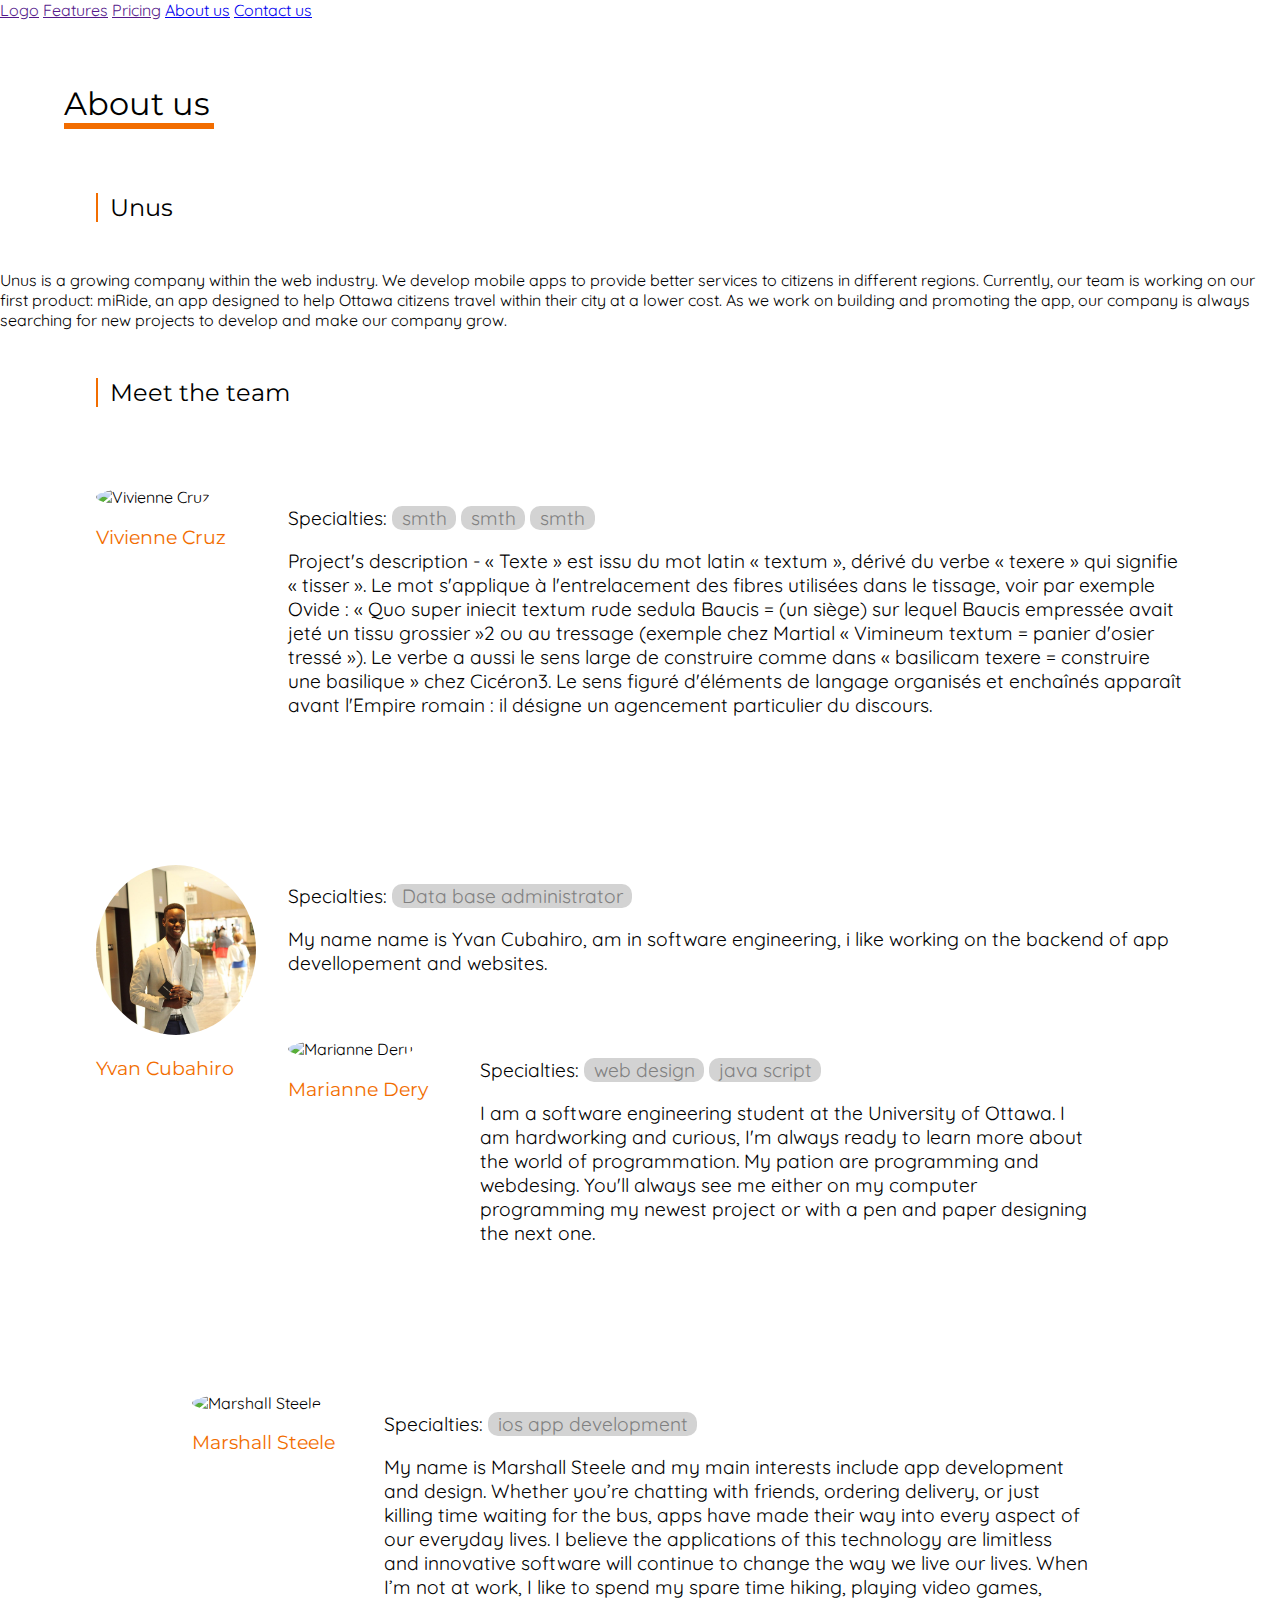
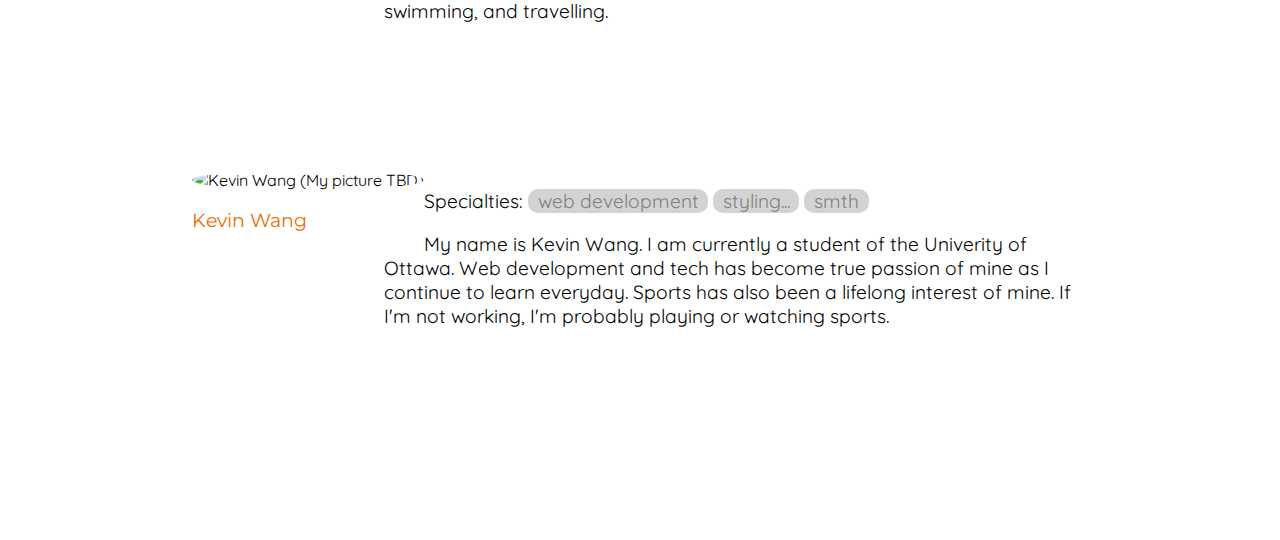
==== aboutus.html @ 1ce3eed1 "updated my about part. no pictur yet." ====
<!DOCTYPE html>

<html>

     <html lang="en-US">

<head>
                
    <title>miRide - about us</title>
    <meta charset="UTF-8">
    <meta name="description" content="TO FIND">
    <meta name="author" content="UNUS">
    <meta name="viewport" content="width=device-width, initial-scale=1.0">
    <link rel="stylesheet" href="styleAboutPage.css" />
    <link href="https://fonts.googleapis.com/css?family=Montserrat|Quicksand&display=swap" rel="stylesheet">
                
</head>

<body>

    <a href="">Logo</a>
    <a href="">Features</a>
    <a href="">Pricing</a>
    <a href="aboutus.html">About us</a>
    <a href="contactus.html#contactUs">Contact us</a>

    <h1>About us</h1>

    <h2>Unus</h2>
    <p>Unus is a growing company within the web industry. We develop mobile apps to provide better services to citizens in
        different regions. Currently, our team is working on our first product: miRide, an app designed to help Ottawa citizens
        travel within their city at a lower cost. As we work on building and promoting the app, our company is always searching
        for new projects to develop and make our company grow.
    </p>

    <h2>Meet the team</h2>
    
    <div class="person">
        <div class="float">
        <img src="" alt="Vivienne Cruz">
        <h3>Vivienne Cruz</h3>
        </div>
        <div class="description">
        <p>Specialties: <span class="specialty">smth</span> <span class="specialty">smth</span> <span class="specialty">smth</span> </p>
        <p>Project's description - « Texte » est issu du mot latin « textum », dérivé du verbe « texere » qui 
            signifie « tisser ». Le mot s'applique à l'entrelacement des fibres utilisées dans le tissage, voir 
            par exemple Ovide : « Quo super iniecit textum rude sedula Baucis = (un siège) sur lequel Baucis empressée 
            avait jeté un tissu grossier »2 ou au tressage (exemple chez Martial « Vimineum textum = panier d'osier tressé »). 
            Le verbe a aussi le sens large de construire comme dans « basilicam texere = construire une basilique » 
            chez Cicéron3. Le sens figuré d'éléments de langage organisés et enchaînés apparaît avant l'Empire romain : 
            il désigne un agencement particulier du discours.</p>
        </div>
    </div>
  
    <div class="person">
        <div class="float">
        <img src="images/yvanCubahiro.JPG" alt="Yvan Cubahiro">
        <h3>Yvan Cubahiro</h3>
        </div>
        <div class="description">
        <p>Specialties: <span class="specialty">Data base administrator</span></p>
        <p>My name name is Yvan Cubahiro, am in software engineering, i like working on the backend of app devellopement and websites.</p>
        </div>
    
    <div class="person">
        <div class="float">
        <img src="images/62610664_1983033288506738_8535923127689936896_n (1).jpg" alt="Marianne Dery">
        <h3>Marianne Dery</h3>
        </div>
        <div class="description">
        <p>Specialties: <span class="specialty">web design</span> <span class="specialty">java script</span></p>
        <p>I am a software engineering student at the University of Ottawa. I am hardworking and curious, I'm always 
            ready to learn more about the world of programmation. My pation are programming and webdesing. You'll always 
            see me either on my computer programming my newest project or with a pen and paper designing the next one.</p>
        </div>
    </div>
    
    <div class="person">
        <div class="float">
        <img src="images/Marshall - Copy.jpeg" alt="Marshall Steele">
        <h3>Marshall Steele</h3>
        </div>
        <div class="description">
        <p>Specialties: <span class="specialty">ios app development</span></p>
        <p>My name is Marshall Steele and my main interests include app development and design. Whether you’re chatting with 
            friends, ordering delivery, or just killing time waiting for the bus, apps have made their way into every aspect 
            of our everyday lives. I believe the applications of this technology are limitless and innovative software will 
            continue to change the way we live our lives. When I’m not at work, I like to spend my spare time hiking, playing 
            video games, swimming, and travelling.</p>
        </div>
    </div>
    
    <div class="person">
        <div class="float">
        <img src="" alt="Kevin Wang (My picture TBD)">
        <h3>Kevin Wang</h3>
        </div>
        <div class="description">
        <p>Specialties: <span class="specialty">web development</span> <span class="specialty">styling...</span> <span class="specialty">smth</span> </p>
        <p>My name is Kevin Wang. I am currently a student of the Univerity of Ottawa. Web development and tech has become true passion
            of mine as I continue to learn everyday. Sports has also been a lifelong interest of mine. If I'm not working, I'm probably
            playing or watching sports.</p>
        </div>
    </div>

</body>
---- styleAboutPage.css ----
body{
    background-image: url(images/city1.jpg);
    background-position:  center center;
    background-repeat: no-repeat;
    background-attachment: fixed;
    background-size: cover;
    margin: 0;
    font-size: 100%;
    font-family: 'Quicksand', sans-serif;
}

h1, h2, h3{
    font-weight: normal;
    font-family: 'Montserrat', sans-serif;
    color: #f26d00;
}

h1{
    width: 4.7em;;
    color: black;
    margin: 2em;
    border-bottom: 0.2em solid #f26d00;
}

p.unus{
    margin: 0 6em;
    font-size: 1.2em;
}

h2{
    color: black;
    margin: 2em 4em;
    border-left: 0.1em solid #f26d00;
    padding: 0 0.5em;
}

img{
    width: 10em;
    border-radius: 50%;
}

div.person{
    background-color: white;
    margin: 2em 4em 4em 4em;
    padding: 2em;
    border-radius: 5px;
    overflow: auto;
}

div.float{
    float: left;
}

div.description{
    padding-left: 10em;
    font-size: 1.2em;
}

span.specialty{
    background-color: lightgray;
    color: gray;
    padding: 0 0.5em;
    border-radius: 10px;
}

span.specialty:hover{
    color: #f26d00;
}
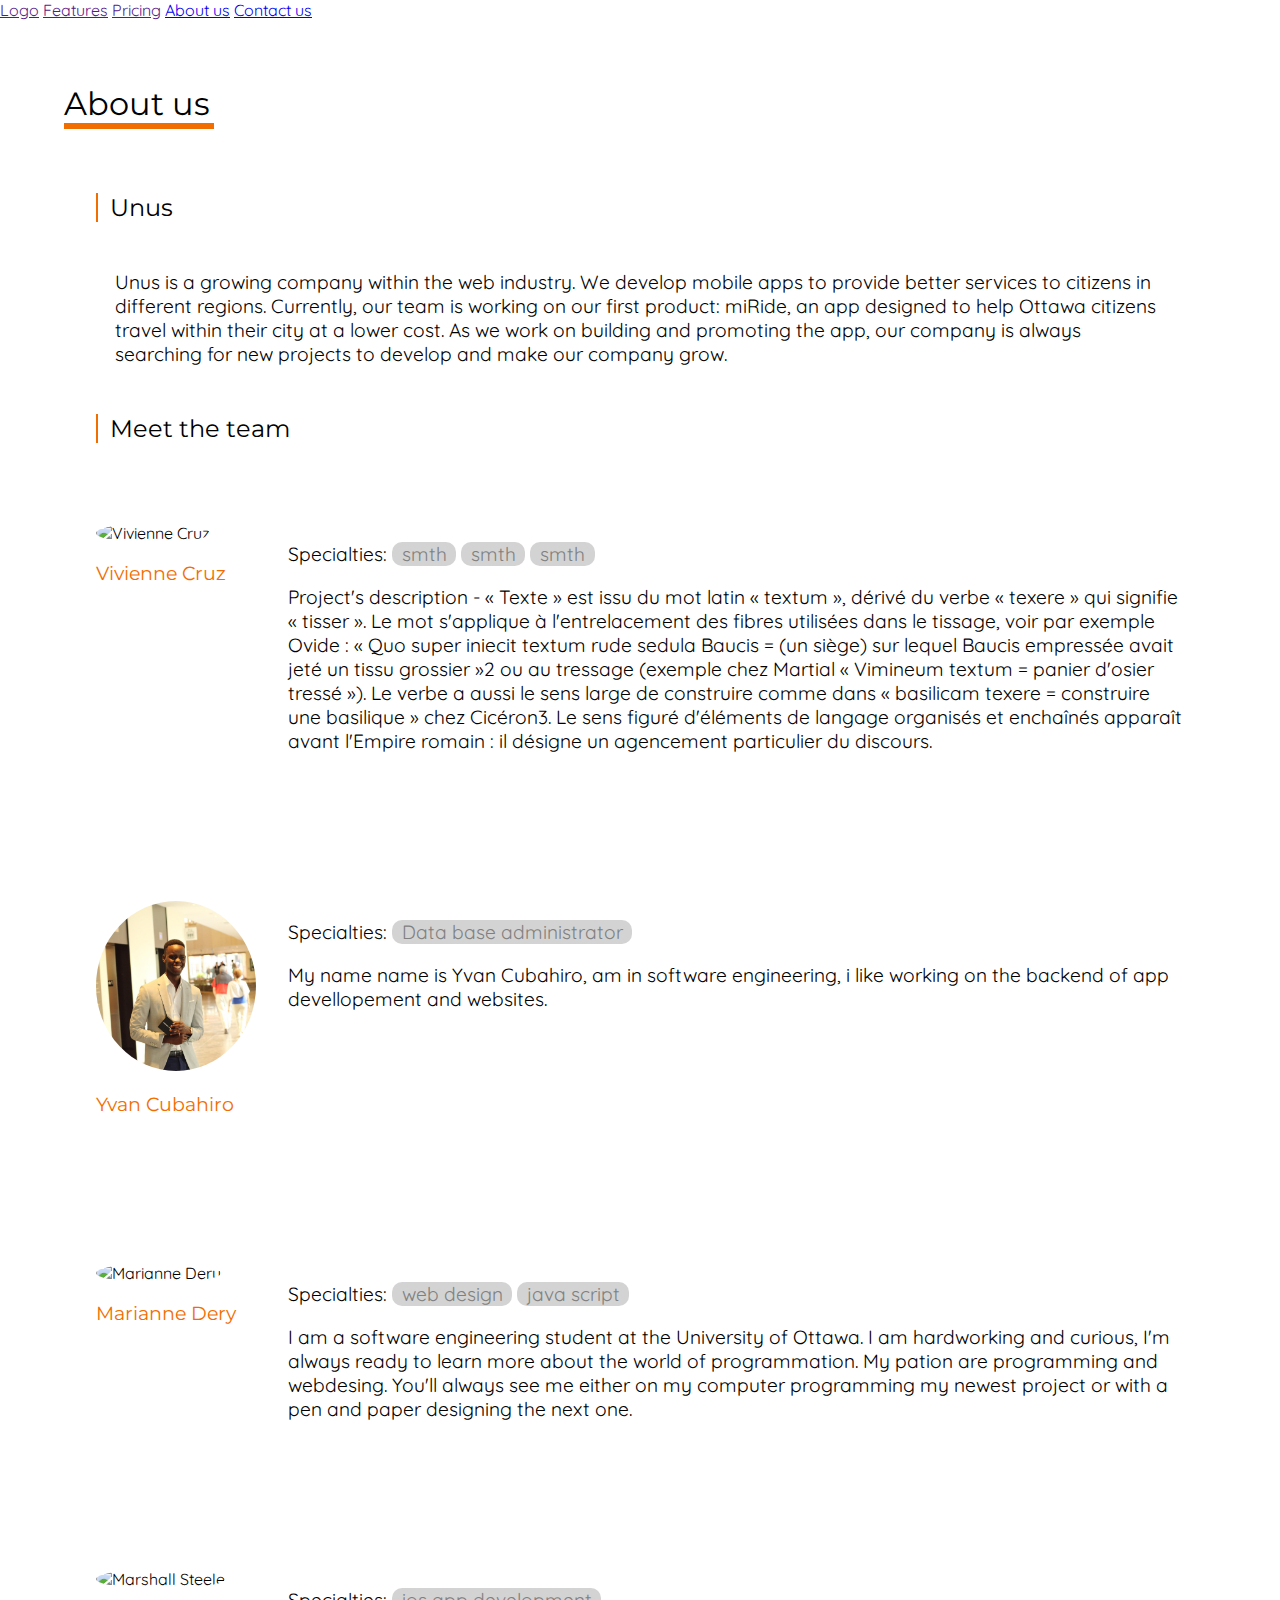
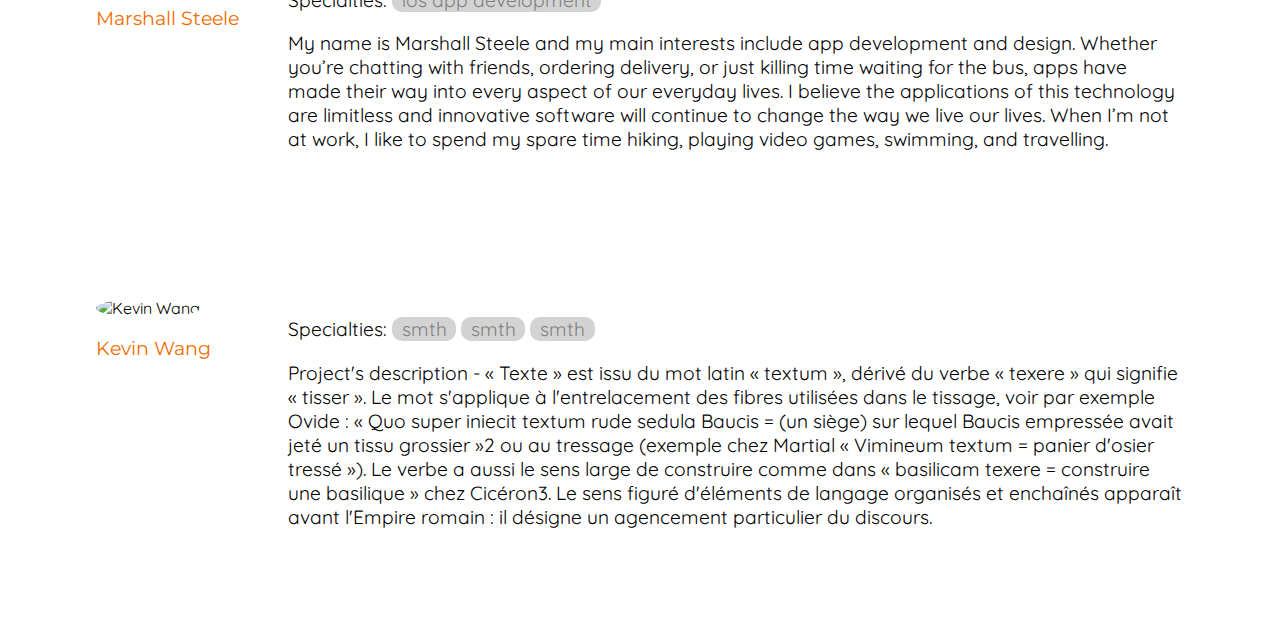
==== commit 456364c3: "Added Kevin's about description and picture" ====
--- a/aboutus.html
+++ b/aboutus.html
@@ -27,7 +27,7 @@
     <h1>About us</h1>
 
     <h2>Unus</h2>
-    <p>Unus is a growing company within the web industry. We develop mobile apps to provide better services to citizens in
+    <p class="unus">Unus is a growing company within the web industry. We develop mobile apps to provide better services to citizens in
         different regions. Currently, our team is working on our first product: miRide, an app designed to help Ottawa citizens
         travel within their city at a lower cost. As we work on building and promoting the app, our company is always searching
         for new projects to develop and make our company grow.
@@ -61,6 +61,7 @@
         <p>Specialties: <span class="specialty">Data base administrator</span></p>
         <p>My name name is Yvan Cubahiro, am in software engineering, i like working on the backend of app devellopement and websites.</p>
         </div>
+    </div>
     
     <div class="person">
         <div class="float">
@@ -92,14 +93,18 @@
     
     <div class="person">
         <div class="float">
-        <img src="" alt="Kevin Wang (My picture TBD)">
+        <img src="" alt="Kevin Wang">
         <h3>Kevin Wang</h3>
         </div>
         <div class="description">
-        <p>Specialties: <span class="specialty">web development</span> <span class="specialty">styling...</span> <span class="specialty">smth</span> </p>
-        <p>My name is Kevin Wang. I am currently a student of the Univerity of Ottawa. Web development and tech has become true passion
-            of mine as I continue to learn everyday. Sports has also been a lifelong interest of mine. If I'm not working, I'm probably
-            playing or watching sports.</p>
+        <p>Specialties: <span class="specialty">smth</span> <span class="specialty">smth</span> <span class="specialty">smth</span> </p>
+        <p>Project's description - « Texte » est issu du mot latin « textum », dérivé du verbe « texere » qui 
+            signifie « tisser ». Le mot s'applique à l'entrelacement des fibres utilisées dans le tissage, voir 
+            par exemple Ovide : « Quo super iniecit textum rude sedula Baucis = (un siège) sur lequel Baucis empressée 
+            avait jeté un tissu grossier »2 ou au tressage (exemple chez Martial « Vimineum textum = panier d'osier tressé »). 
+            Le verbe a aussi le sens large de construire comme dans « basilicam texere = construire une basilique » 
+            chez Cicéron3. Le sens figuré d'éléments de langage organisés et enchaînés apparaît avant l'Empire romain : 
+            il désigne un agencement particulier du discours.</p>
         </div>
     </div>
 
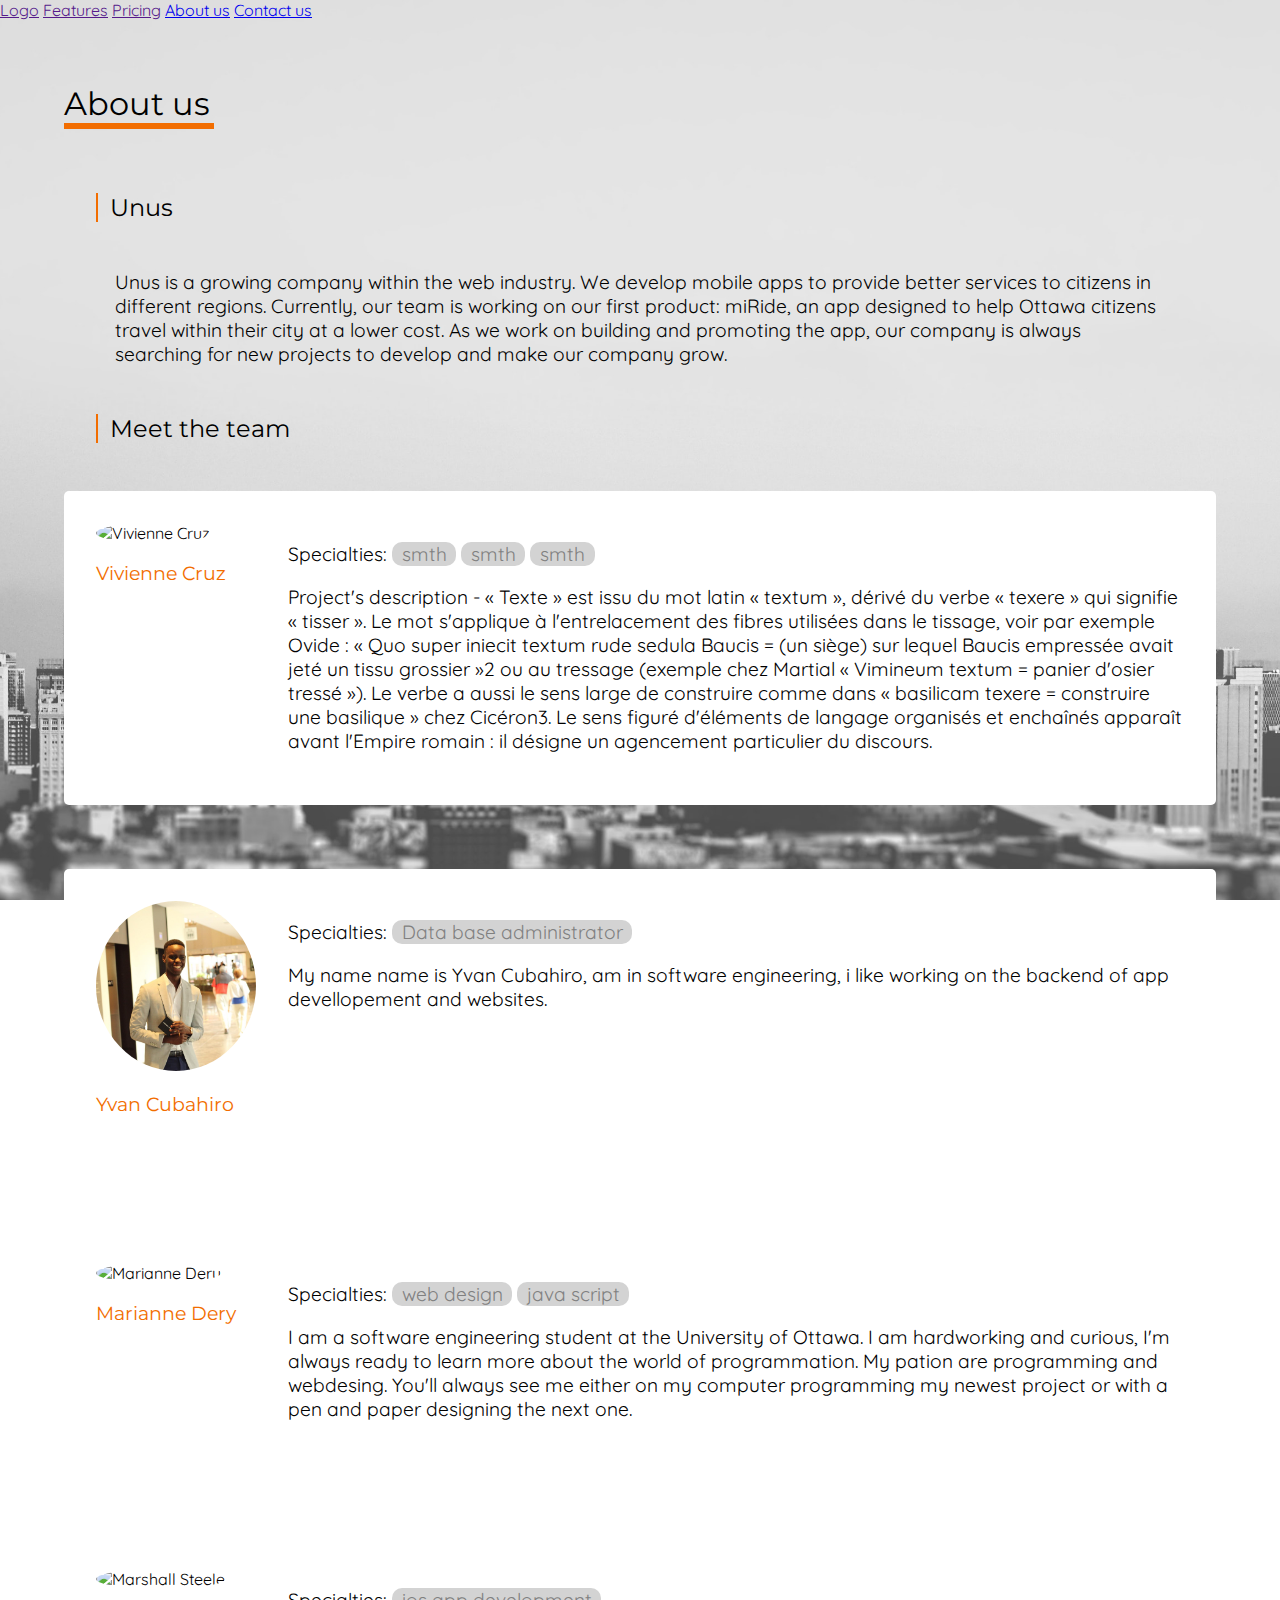
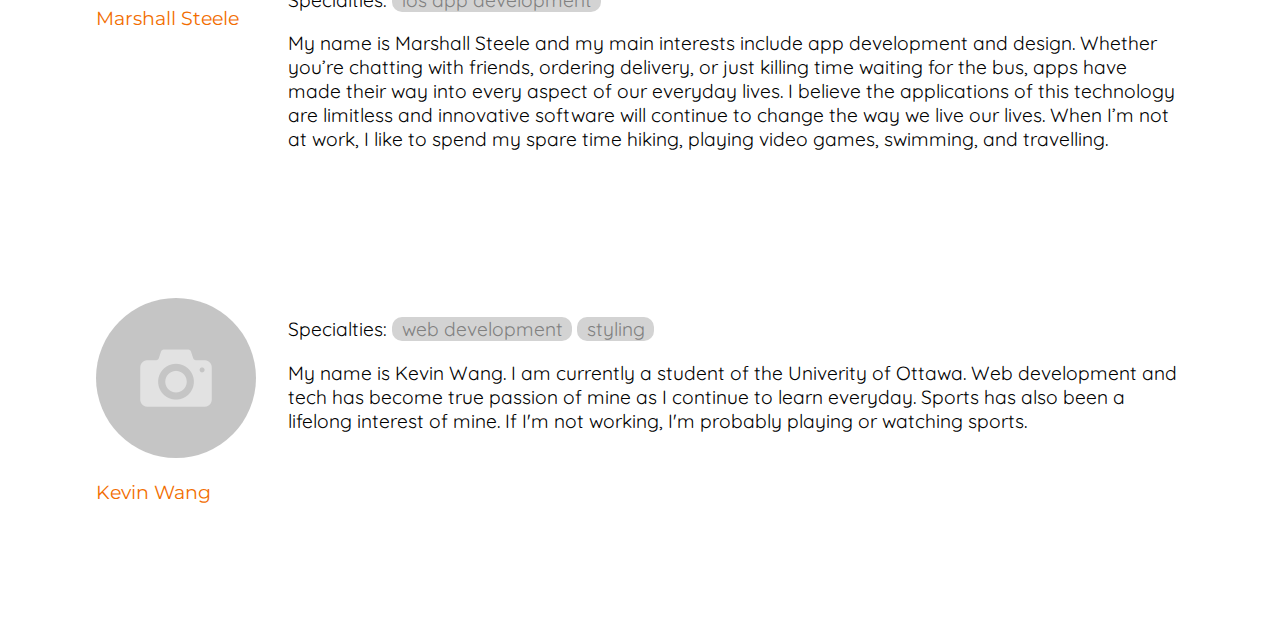
==== commit 6de13f4b: "added Kevin's description and picture" ====
--- a/aboutus.html
+++ b/aboutus.html
@@ -93,18 +93,14 @@
     
     <div class="person">
         <div class="float">
-        <img src="" alt="Kevin Wang">
+        <img src="images/kevin.jpg" alt="Kevin Wang">
         <h3>Kevin Wang</h3>
         </div>
         <div class="description">
-        <p>Specialties: <span class="specialty">smth</span> <span class="specialty">smth</span> <span class="specialty">smth</span> </p>
-        <p>Project's description - « Texte » est issu du mot latin « textum », dérivé du verbe « texere » qui 
-            signifie « tisser ». Le mot s'applique à l'entrelacement des fibres utilisées dans le tissage, voir 
-            par exemple Ovide : « Quo super iniecit textum rude sedula Baucis = (un siège) sur lequel Baucis empressée 
-            avait jeté un tissu grossier »2 ou au tressage (exemple chez Martial « Vimineum textum = panier d'osier tressé »). 
-            Le verbe a aussi le sens large de construire comme dans « basilicam texere = construire une basilique » 
-            chez Cicéron3. Le sens figuré d'éléments de langage organisés et enchaînés apparaît avant l'Empire romain : 
-            il désigne un agencement particulier du discours.</p>
+        <p>Specialties: <span class="specialty">web development</span> <span class="specialty">styling</span></p>
+        <p>My name is Kevin Wang. I am currently a student of the Univerity of Ottawa. Web development and tech has become true passion
+            of mine as I continue to learn everyday. Sports has also been a lifelong interest of mine. If I'm not working, I'm probably
+            playing or watching sports.</p>
         </div>
     </div>
 
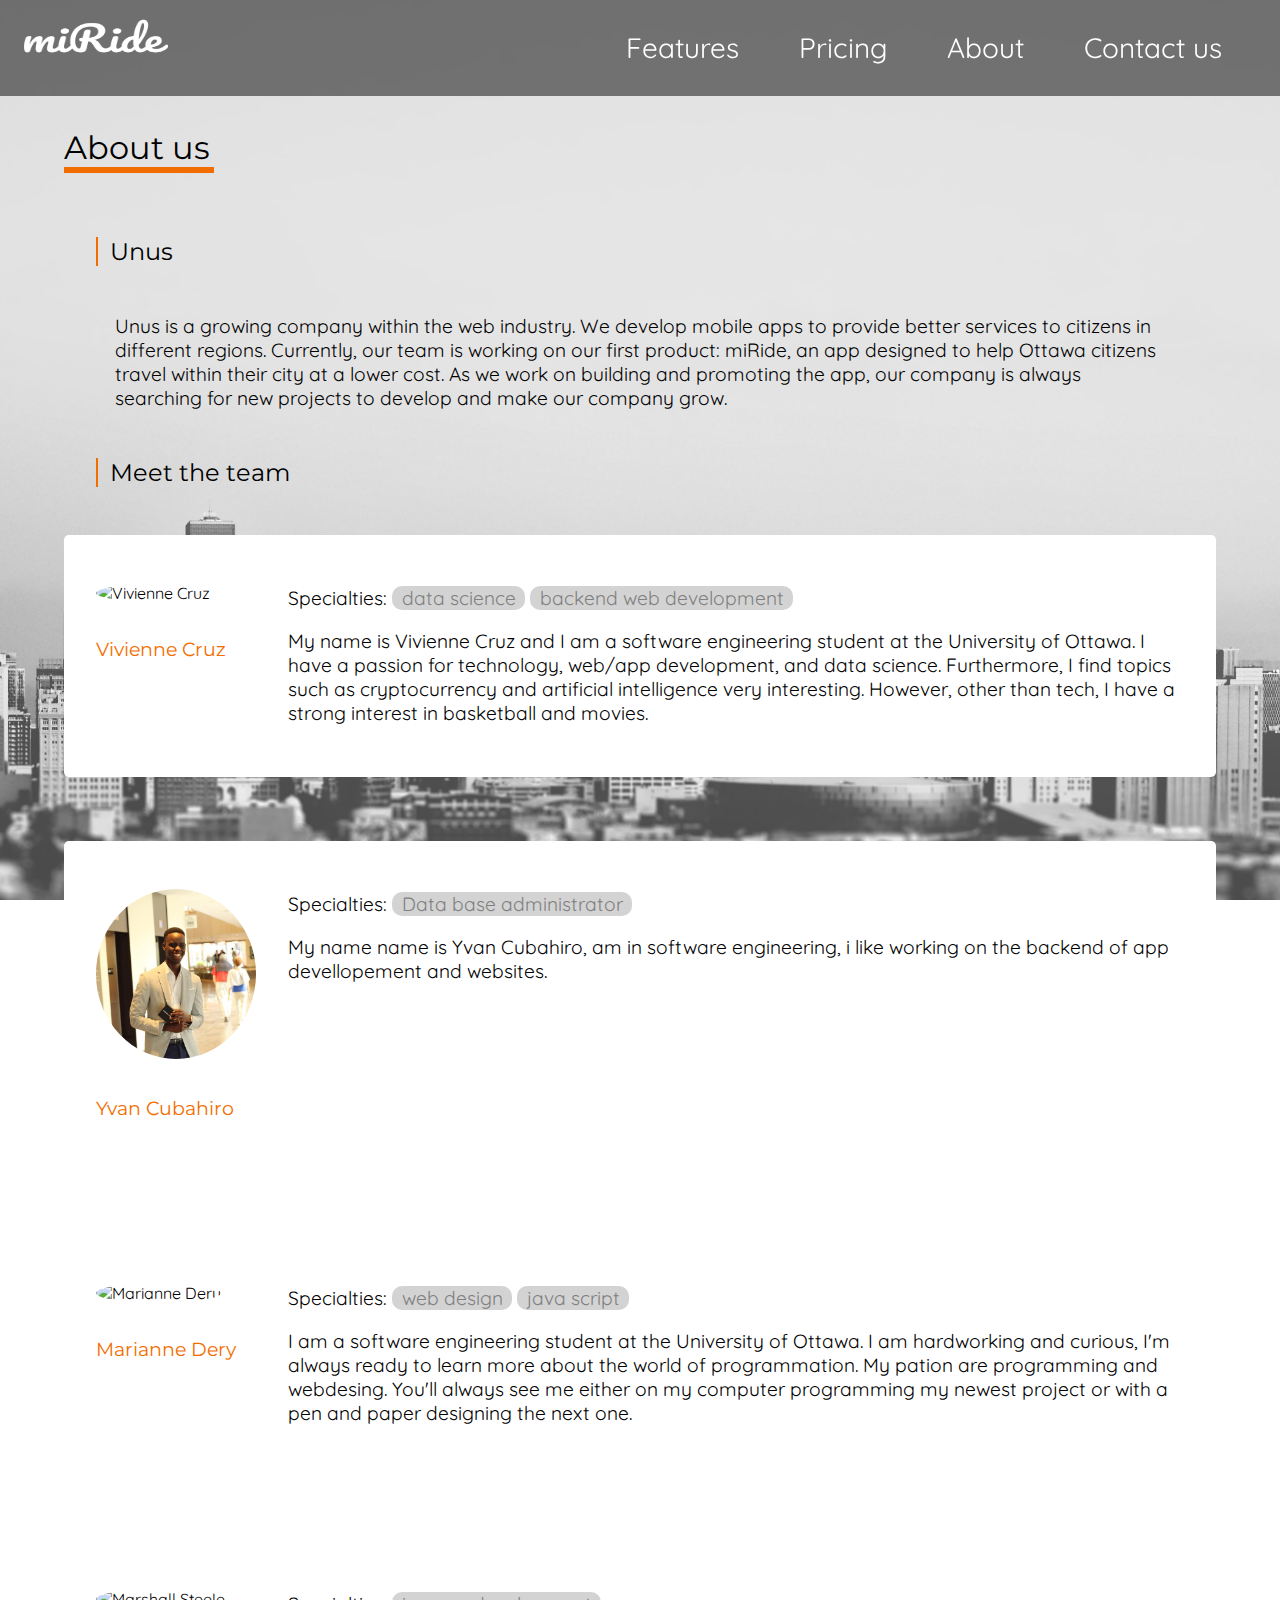
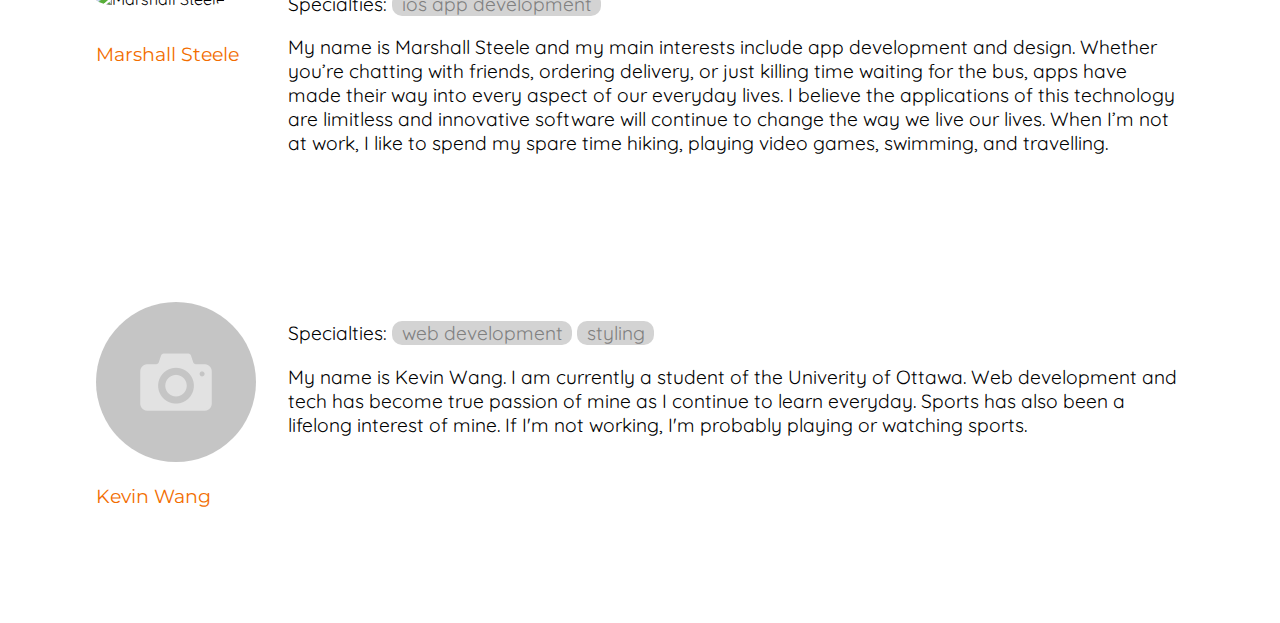
==== commit edf271ab: "made the about us page responsive as well" ====
--- a/aboutus.html
+++ b/aboutus.html
@@ -1,8 +1,6 @@
 <!DOCTYPE html>
 
 <html>
-
-     <html lang="en-US">
 
 <head>
                 
@@ -18,13 +16,15 @@
 
 <body>
 
-    <a href="">Logo</a>
-    <a href="">Features</a>
-    <a href="">Pricing</a>
-    <a href="aboutus.html">About us</a>
-    <a href="contactus.html#contactUs">Contact us</a>
+    <div id="topnav">
+        <img src="images/logo.png" id="logo" height="120px" width="120px">
+        <a href="index.html#features">Features</a>
+        <a href="index.html#price">Pricing</a>
+        <a href="aboutus.html">About</a>
+        <a href="index.html#contactUs">Contact us</a>
+    </div>
 
-    <h1>About us</h1>
+    <h1 style="margin-top: 4em;">About us</h1>
 
     <h2>Unus</h2>
     <p class="unus">Unus is a growing company within the web industry. We develop mobile apps to provide better services to citizens in
@@ -36,54 +36,60 @@
     <h2>Meet the team</h2>
     
     <div class="person">
-        <div class="float">
-        <img src="" alt="Vivienne Cruz">
-        <h3>Vivienne Cruz</h3>
+        <p class="image">
+            <img class="image" src="images/VivienneCruzPic.JPG" alt="Vivienne Cruz">
+        </p>
+        <h3 class="name">Vivienne Cruz</h3>
+        <div class="specialties">
+            <p>Specialties: <span class="specialty">data&nbspscience</span> <span class="specialty">backend&nbspweb&nbspdevelopment</span> </p>
         </div>
         <div class="description">
-        <p>Specialties: <span class="specialty">smth</span> <span class="specialty">smth</span> <span class="specialty">smth</span> </p>
-        <p>Project's description - « Texte » est issu du mot latin « textum », dérivé du verbe « texere » qui 
-            signifie « tisser ». Le mot s'applique à l'entrelacement des fibres utilisées dans le tissage, voir 
-            par exemple Ovide : « Quo super iniecit textum rude sedula Baucis = (un siège) sur lequel Baucis empressée 
-            avait jeté un tissu grossier »2 ou au tressage (exemple chez Martial « Vimineum textum = panier d'osier tressé »). 
-            Le verbe a aussi le sens large de construire comme dans « basilicam texere = construire une basilique » 
-            chez Cicéron3. Le sens figuré d'éléments de langage organisés et enchaînés apparaît avant l'Empire romain : 
-            il désigne un agencement particulier du discours.</p>
+            <p>My name is Vivienne Cruz and I am a software engineering student at the University of Ottawa. I have a 
+                passion for technology, web/app development, and data science. Furthermore, I find topics such as cryptocurrency
+                and artificial intelligence very interesting. However, other than tech, I have a strong interest in basketball and movies.
+            </p>
         </div>
     </div>
   
     <div class="person">
-        <div class="float">
-        <img src="images/yvanCubahiro.JPG" alt="Yvan Cubahiro">
-        <h3>Yvan Cubahiro</h3>
+        <p class="image">
+            <img src="images/yvanCubahiro.JPG" alt="Yvan Cubahiro">
+        </p>
+        <h3 class="name">Yvan Cubahiro</h3>
+        <div class="specialties">
+            <p>Specialties: <span class="specialty">Data&nbspbase&nbspadministrator</span></p>
         </div>
         <div class="description">
-        <p>Specialties: <span class="specialty">Data base administrator</span></p>
-        <p>My name name is Yvan Cubahiro, am in software engineering, i like working on the backend of app devellopement and websites.</p>
+            <p>My name name is Yvan Cubahiro, am in software engineering, i like working on the backend 
+                of app devellopement and websites.</p>
         </div>
     </div>
     
     <div class="person">
-        <div class="float">
-        <img src="images/62610664_1983033288506738_8535923127689936896_n (1).jpg" alt="Marianne Dery">
-        <h3>Marianne Dery</h3>
+        <p class="image">
+            <img src="images/62610664_1983033288506738_8535923127689936896_n (1).jpg" alt="Marianne Dery">
+        </p>
+        <h3 class="name">Marianne Dery</h3>
+        <div class="specialties">
+            <p>Specialties: <span class="specialty">web design</span> <span class="specialty">java script</span></p>
         </div>
         <div class="description">
-        <p>Specialties: <span class="specialty">web design</span> <span class="specialty">java script</span></p>
-        <p>I am a software engineering student at the University of Ottawa. I am hardworking and curious, I'm always 
+            <p>I am a software engineering student at the University of Ottawa. I am hardworking and curious, I'm always 
             ready to learn more about the world of programmation. My pation are programming and webdesing. You'll always 
             see me either on my computer programming my newest project or with a pen and paper designing the next one.</p>
         </div>
     </div>
     
     <div class="person">
-        <div class="float">
-        <img src="images/Marshall - Copy.jpeg" alt="Marshall Steele">
-        <h3>Marshall Steele</h3>
+        <p class="image">
+            <img src="images/Marshall - Copy.jpeg" alt="Marshall Steele">
+        </p>
+        <h3 class="name">Marshall Steele</h3>
+        <div class="specialties">
+            <p>Specialties: <span class="specialty">ios app development</span></p>
         </div>
         <div class="description">
-        <p>Specialties: <span class="specialty">ios app development</span></p>
-        <p>My name is Marshall Steele and my main interests include app development and design. Whether you’re chatting with 
+            <p>My name is Marshall Steele and my main interests include app development and design. Whether you’re chatting with 
             friends, ordering delivery, or just killing time waiting for the bus, apps have made their way into every aspect 
             of our everyday lives. I believe the applications of this technology are limitless and innovative software will 
             continue to change the way we live our lives. When I’m not at work, I like to spend my spare time hiking, playing 
@@ -92,16 +98,20 @@
     </div>
     
     <div class="person">
-        <div class="float">
-        <img src="images/kevin.jpg" alt="Kevin Wang">
-        <h3>Kevin Wang</h3>
+        <div class="image">
+            <img src="images/kevin.jpg" alt="Kevin Wang">
+        </div>
+        <h3 class="name">Kevin Wang</h3>
+        <div class="specialties">
+            <p>Specialties: <span class="specialty">web development</span> <span class="specialty">styling</span></p>
         </div>
         <div class="description">
-        <p>Specialties: <span class="specialty">web development</span> <span class="specialty">styling</span></p>
-        <p>My name is Kevin Wang. I am currently a student of the Univerity of Ottawa. Web development and tech has become true passion
+            <p>My name is Kevin Wang. I am currently a student of the Univerity of Ottawa. Web development and tech has become true passion
             of mine as I continue to learn everyday. Sports has also been a lifelong interest of mine. If I'm not working, I'm probably
             playing or watching sports.</p>
         </div>
     </div>
 
-</body>+</body>
+
+</html>--- a/styleAboutPage.css
+++ b/styleAboutPage.css
@@ -7,6 +7,7 @@
     margin: 0;
     font-size: 100%;
     font-family: 'Quicksand', sans-serif;
+    scroll-behavior: smooth;
 }
 
 h1, h2, h3{
@@ -20,6 +21,66 @@
     color: black;
     margin: 2em;
     border-bottom: 0.2em solid #f26d00;
+}
+
+#topnav{
+	position:fixed;
+	padding-top: 1em;
+    padding: 1.9em;
+	text-align: right;
+    background-image:  linear-gradient(rgba(0,0,0,0.5),rgba(0,0,0,0.5));
+	width: 100%;
+	box-sizing: border-box;
+    z-index: 1;
+    top:0;
+}
+
+#logo{
+    left: 1em;
+    bottom: 0;
+    position: absolute;
+}
+
+#topnav a:hover{
+	background-color: white;
+	color: black;
+	border-radius: 5px;
+}
+
+#topnav a{
+    text-align: right;
+    text-decoration: none;
+    color: white;
+    font-size: 1.75em;
+    padding: 1em;
+}
+
+@media screen and (max-width: 770px){
+	#logo{
+		width: 5em;
+		height: auto;
+	}
+
+	#topnav a{
+		font-size: 1.25em;
+	}
+}
+
+@media screen and (max-width: 590px){
+	#logo{
+		display: none;
+	}
+
+	#topnav a{
+		font-size: 1em;
+		padding: 0.5em;
+	}
+}
+
+@media screen and (max-width: 350px){
+	#topnav a{
+		padding: 0.25em;
+	}
 }
 
 p.unus{
@@ -47,11 +108,12 @@
     overflow: auto;
 }
 
-div.float{
+.name, .image{
     float: left;
-}
-
-div.description{
+    clear: left;
+}
+
+.specialties, .description{
     padding-left: 10em;
     font-size: 1.2em;
 }
@@ -65,4 +127,76 @@
 
 span.specialty:hover{
     color: #f26d00;
+}
+
+@media screen and (max-width: 650px){
+	h1{
+        margin: 0.5em;
+    }
+
+    h2{
+        margin: 1.5em;
+    }
+
+    p.unus{
+        margin: 1.5em;
+    }
+
+    div.person{
+        margin: 2em 0;
+        border-radius: 0;
+    }
+}
+
+@media screen and (max-width: 550px){
+    .name{
+        float: none;
+        clear: none;
+        padding-left: 9em;
+    }
+
+    .specialties{
+        padding-left: 9em;
+    }
+
+    span.specialty{
+        font-size: 0.8em;
+    }
+
+    .description{
+        clear: both;
+        padding: 0.5em 1em;
+    }
+}
+
+@media screen and (max-width: 515px){
+    .name{
+        float: none;
+        clear: both;
+        padding-left: 0;
+        padding-top: 0.5em;
+        text-align: center;
+    }
+    .specialties{
+        padding-top: 0;
+    }
+
+    .image{
+        text-align: center;
+        float: none;
+        clear: both;
+    }
+
+    .specialties{
+        float:none;
+        clear: both;
+        padding-left: 1em;
+        padding-top: 0.5em;
+        font-size: 1em;
+    }
+
+    .description{
+        padding: 0em 0.25em 0em 0.25em;
+        font-size: 1em;
+    }
 }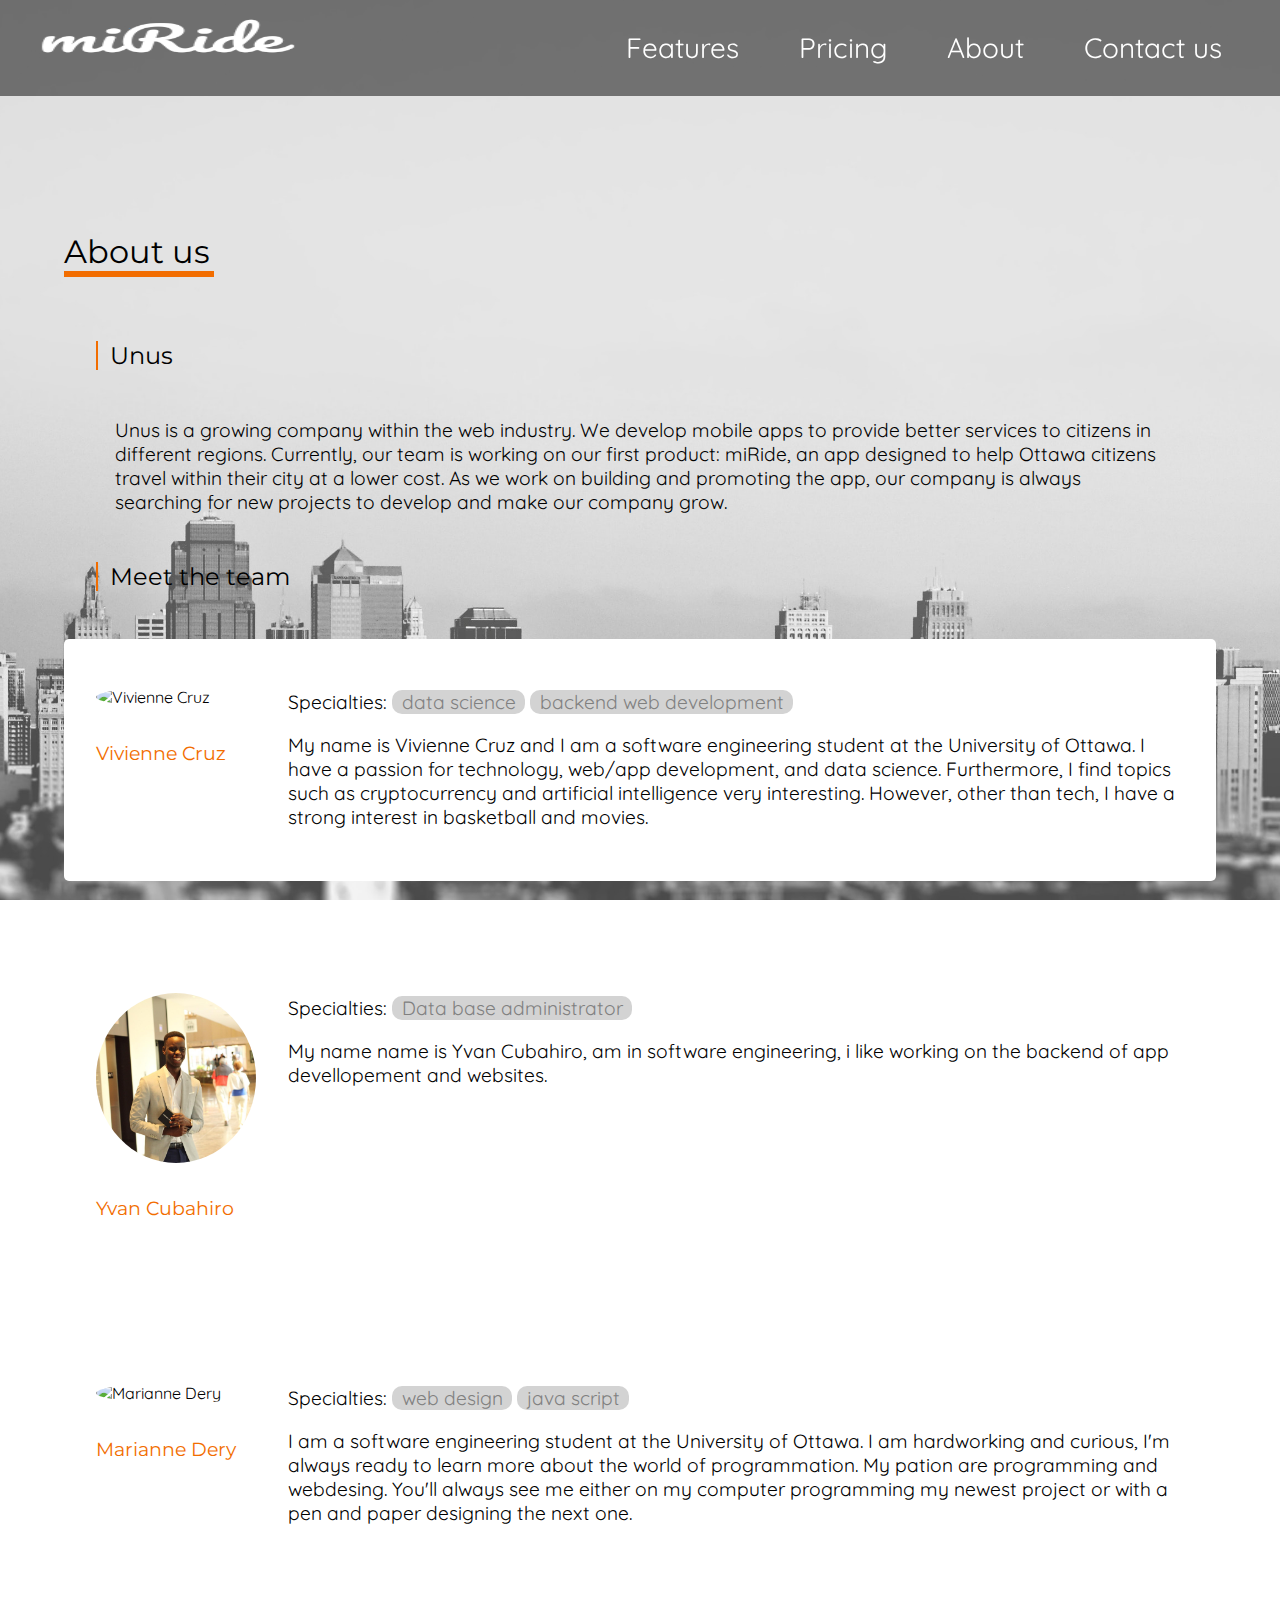
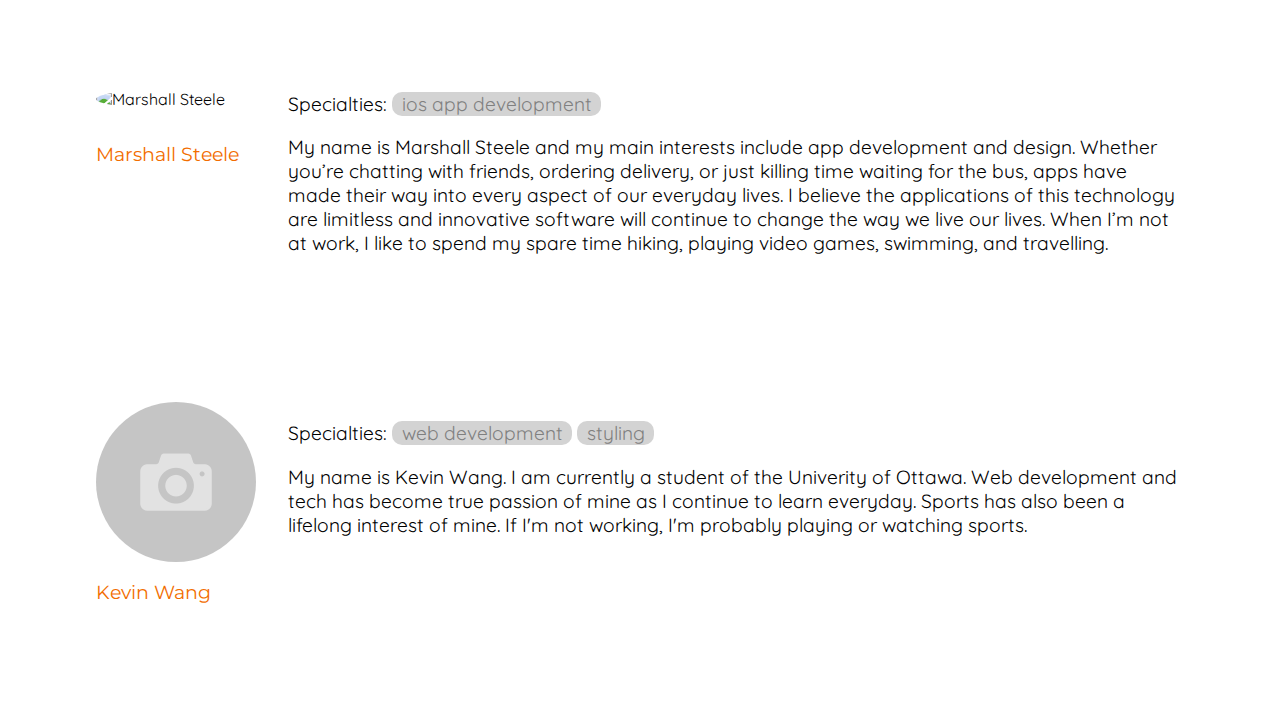
==== commit 8127843d: "fixing a bug with Vivienne's image" ====
--- a/aboutus.html
+++ b/aboutus.html
@@ -9,19 +9,35 @@
     <meta name="description" content="TO FIND">
     <meta name="author" content="UNUS">
     <meta name="viewport" content="width=device-width, initial-scale=1.0">
+    <link rel="stylesheet" type="text/css" href="style.css">
     <link rel="stylesheet" href="styleAboutPage.css" />
+    <link rel="stylesheet" href="https://cdnjs.cloudflare.com/ajax/libs/font-awesome/4.7.0/css/font-awesome.min.css">
     <link href="https://fonts.googleapis.com/css?family=Montserrat|Quicksand&display=swap" rel="stylesheet">
+    <script language="Javascript" type="text/javascript" src="index.js"></script>
                 
 </head>
 
 <body>
 
     <div id="topnav">
-        <img src="images/logo.png" id="logo" height="120px" width="120px">
+        <a class="logo" href="index.html"><img src="images/logo.png" id="logo" height="120px" width="120px"></a>
         <a href="index.html#features">Features</a>
         <a href="index.html#price">Pricing</a>
         <a href="aboutus.html">About</a>
         <a href="index.html#contactUs">Contact us</a>
+    </div>
+
+    <div id="dropdown">
+        <a class="logo" href="index.html"><img src="images/logo.png" id="logo" height="120px" width="120px"></a>
+        <ul id="myLinks">
+            <li><a onclick="hide()" href="#features">Features</a></li>
+            <li><a onclick="hide()" href="#price">Price</a></li>
+            <li><a onclick="hide()" href="#aboutUs">About</a></li>
+            <li><a onclick="hide()" href="#contactUs">Contact</a></li> 
+        </ul>
+        <a href="javascript:void(0);" class="icon" onclick="myFunction()">
+            <i class="fa fa-bars"></i>
+        </a> 
     </div>
 
     <h1 style="margin-top: 4em;">About us</h1>
@@ -53,7 +69,7 @@
   
     <div class="person">
         <p class="image">
-            <img src="images/yvanCubahiro.JPG" alt="Yvan Cubahiro">
+            <img class="image" src="images/yvanCubahiro.JPG" alt="Yvan Cubahiro">
         </p>
         <h3 class="name">Yvan Cubahiro</h3>
         <div class="specialties">
@@ -67,11 +83,11 @@
     
     <div class="person">
         <p class="image">
-            <img src="images/62610664_1983033288506738_8535923127689936896_n (1).jpg" alt="Marianne Dery">
+            <img class="image" src="images/62610664_1983033288506738_8535923127689936896_n (1).jpg" alt="Marianne Dery">
         </p>
         <h3 class="name">Marianne Dery</h3>
         <div class="specialties">
-            <p>Specialties: <span class="specialty">web design</span> <span class="specialty">java script</span></p>
+            <p>Specialties: <span class="specialty">web&nbspdesign</span> <span class="specialty">java&nbspscript</span></p>
         </div>
         <div class="description">
             <p>I am a software engineering student at the University of Ottawa. I am hardworking and curious, I'm always 
@@ -82,11 +98,11 @@
     
     <div class="person">
         <p class="image">
-            <img src="images/Marshall - Copy.jpeg" alt="Marshall Steele">
+            <img class="image" src="images/Marshall - Copy.jpeg" alt="Marshall Steele">
         </p>
         <h3 class="name">Marshall Steele</h3>
         <div class="specialties">
-            <p>Specialties: <span class="specialty">ios app development</span></p>
+            <p>Specialties: <span class="specialty">ios&nbspapp&nbspdevelopment</span></p>
         </div>
         <div class="description">
             <p>My name is Marshall Steele and my main interests include app development and design. Whether you’re chatting with 
@@ -99,11 +115,11 @@
     
     <div class="person">
         <div class="image">
-            <img src="images/kevin.jpg" alt="Kevin Wang">
+            <img class="image" src="images/kevin.jpg" alt="Kevin Wang">
         </div>
         <h3 class="name">Kevin Wang</h3>
         <div class="specialties">
-            <p>Specialties: <span class="specialty">web development</span> <span class="specialty">styling</span></p>
+            <p>Specialties: <span class="specialty">web&nbspdevelopment</span> <span class="specialty">styling</span></p>
         </div>
         <div class="description">
             <p>My name is Kevin Wang. I am currently a student of the Univerity of Ottawa. Web development and tech has become true passion
--- a/style.css
+++ b/style.css
@@ -0,0 +1,895 @@
+html{
+	scroll-behavior: smooth;
+}
+
+body{
+    font-size: 100%;
+	font-family: 'Quicksand', sans-serif;
+	margin: 0
+}
+
+* {
+  box-sizing: border-box;
+}
+
+hr{
+	height: 1em;
+	border: none;
+	background-color: white;
+	margin: 0;
+}
+
+h1, h2, h3{
+	font-weight: normal;
+	font-family: 'Montserrat', sans-serif;
+}
+
+h1{
+    width: 4.7em;;
+	color: black;
+	padding-top: 3.25em;
+	margin: 2em;
+	margin-top: 0;
+    border-bottom: 0.2em solid #f26d00;
+}
+
+h2{
+    color: black;
+    margin: 2em 4em;
+    border-left: 0.1em solid #f26d00;
+    padding: 0 0.5em;
+}
+
+h3{
+	color: #f26d00;
+}
+
+/*Top navigation menu*/
+
+
+#topnav{
+	position:fixed;
+	padding-top: 1em;
+    padding: 1.9em;
+	text-align: right;
+    background-image:  linear-gradient(rgba(0,0,0,0.5),rgba(0,0,0,0.5));
+	width: 100%;
+	box-sizing: border-box;
+	z-index: 1;
+	top: 0;
+}
+
+#logo{
+    left: 1em;
+    bottom: 0;
+    position: absolute;
+}
+
+#topnav a:hover{
+	background-color: white;
+	color: black;
+	border-radius: 5px;
+}
+
+#topnav a{
+  text-align: right;
+  text-decoration: none;
+  color: white;
+  font-size: 1.75em;
+	padding: 1em;
+	transition: all 0.5s;
+}
+
+#topnav a.logo:hover{
+	background-color: initial;
+}
+
+#dropdown{
+  display: none;
+}
+
+@media screen and (max-width: 830px){
+	#logo{
+		width: 5em;
+		height: auto;
+	}
+
+	#topnav a{
+		font-size: 1.25em;
+  }
+}
+
+@media screen and (max-width: 620px){
+	#topnav{
+    display: none;
+  }
+
+  #dropdown{
+    display:block;
+    top:0;
+    position:fixed;
+    padding-top: 1em;
+    padding: 1.9em;
+    z-index: 1;
+    width: 99.5%;
+    background-image:  linear-gradient(rgba(0,0,0,0.5),rgba(0,0,0,0.5));
+
+  }
+
+  #myLinks{
+    display: none;
+  }
+
+  a.icon {
+    display: block;
+    position: absolute;
+    right: 0;
+    top: 0;
+    color: white;
+    padding: 1.4em; 
+  }
+  
+  a.logo #logo{
+    position: absolute;
+    top: 0;
+    margin-top: -0.5em;
+  }
+
+  #myLinks{
+    list-style-type: none;
+    padding-left: 1em;
+    margin-bottom: 0;
+  }
+
+  #myLinks li{
+    padding: 0.25em 0;
+    color: white;
+  }
+
+  #myLinks li:hover{
+    background-color: white;
+    color: black;
+  }
+
+  #myLinks a{
+    color: inherit;
+    display: block;
+  }
+
+}
+
+/*home page*/
+
+#homePage{
+    background-image: url(images/hpbackground.jpg);
+	background-repeat: no-repeat;
+	background-position: center center;
+	background-size: cover;
+	height: 100%;
+    width: 100%;
+	background-attachment: fixed;
+	position: relative;
+}
+
+#presentation{
+    text-align: center;
+	color: white;
+	display: inline-block;
+	width: 80%;
+	position: absolute;
+	top: 50%; left: 50%;
+	transform: translate(-50%,-50%);
+}
+#presentation1{
+	font-size: 10em;
+	margin: 0;
+	font-weight: 100;
+    font-family: Arial, Helvetica, sans-serif;
+}
+#presentation2{
+    font-size: 1.2em;
+}
+
+i.arrow {
+    border: solid rgba(0, 0, 0, 0.6);
+    border-width: 0 0.35em 0.35em 0;
+    display: inline-block;
+    padding: 1em;
+  }
+  
+  i.arrow:hover{
+      border: solid rgba(0, 0, 0, 0.9);
+      border-width: 0 0.35em 0.35em 0;
+  }
+  
+  .down {
+    transform: rotate(45deg);
+    -webkit-transform: rotate(45deg);
+  }
+
+  #animation{
+      position: absolute;
+      width: 100%;
+	  height: 5em;
+	  bottom: 0;
+  }
+
+@media screen and (max-width: 550px){
+	#presentation1{
+		font-size: 5em;
+	}
+
+	#presentation3{
+		width: 12em;
+		height: auto;
+	}
+}
+
+@media screen and (max-height: 660px){
+	#presentation1{
+		font-size: 3em;
+	}
+
+	#presentation2{
+		font-size: 1em;
+	}
+
+	#presentation3{
+		width: 6em;
+		height: auto;
+	}
+
+	i.arrow{
+		padding: 0.5em;
+		border-width: 0 0.35em 0.35em 0;
+	}
+
+	i.arrow:hover{
+		padding: 0.5em;
+		border-width: 0 0.35em 0.35em 0;
+	}
+}
+
+/* FEATURES CSS /*
+/* Slideshow container */
+.slideshow-container {
+	position: relative;
+	background: lightgray;
+  height: 20em;
+  border-radius: 0 0 20px 20px;
+}
+
+  /* Slides */
+.Slides {
+	display: none;
+	text-align: center;
+}
+
+  /* Next & previous buttons */
+.prev-slide, .next-slide {
+	cursor: pointer;
+	position: absolute;
+	top: 50%;
+	width: auto;
+	margin-top: -1.9em;
+	padding: 1em;
+	color: gray;
+	font-weight: bold;
+	font-size: 1.25em;
+	border-radius: 0 3px 3px 0;
+	user-select: none;
+}
+
+  /* Position the "next button" to the right */
+.next-slide {
+	position: absolute;
+	right: 0;
+	border-radius: 3px 0 0 3px;
+}
+
+  /* On hover, add a black background color with a little bit see-through */
+.prev-slide:hover, .next-slide:hover {
+  background-color: gray;
+  color: white;
+}
+
+  /* The title container */
+.title-container {
+	text-align: center;
+	background-color: gray;
+	height: 1.5em;
+	padding-top: 1.2em;
+  padding-bottom: 1.2em;
+  height: 6em;
+  border-radius: 20px 20px 0 0;
+}
+
+  /* The titles */
+.title {
+  cursor: pointer;
+  font-family: 'Montserrat', sans-serif;
+  font-size: 2em;
+  padding: 0.5em;
+  padding-bottom: 0em ;
+	margin: 0 0.05em;
+	display: inline-block;
+	border-bottom: 0.2em solid transparent;
+  transition: border-bottom .5s, color .5s, font-weight .5s;
+  color: lightgray;
+}
+
+.title:hover{
+	border-bottom: 0.2em solid #f26d00;
+	color: white;
+}
+
+.active {
+	border-bottom: 0.2em solid #f26d00;
+  color: white;
+  font-weight: bold;
+}
+
+h2.feat-title {
+  color: #f26d00;
+  font-size: 2em;
+	font-weight: normal;
+	font-family: 'Montserrat', sans-serif;
+  border-left: none;
+  margin: 0.8em
+}
+
+ul.ride-type {
+	list-style-type: none;
+}
+
+.features-background {
+  background-color: white;
+  padding-bottom: 3.25em;
+}
+
+ul {
+  font-size: 1.5em;
+}
+
+.feat-desc {
+  padding: 0 4em;
+  font-size: 1.5em;
+}
+.feat-desc-small {
+  padding: 0 3em;
+  font-size: 1em;
+}
+
+@media screen and (max-width: 1025px){
+	h2.feat-title{
+		font-size: 1.5em;
+	}
+	
+	ul.ride-type{
+		font-size:  1.25em;
+	}
+}
+
+@media screen and (max-width: 770px){
+	.title{
+		font-size: 1.5em;
+	}
+
+	h2.feat-title{
+		font-size: 1.5em;
+	}
+
+	p.feat-desc{
+		font-size: 1.25em;
+	}
+
+	ul.ride-type{
+		font-size: 1.25em;
+	}
+}
+
+@media screen and (max-width: 550px){
+	.title{
+		font-size: 1em;
+	}
+
+	.title-container{
+		height: 4.5em;
+	}
+	
+	p.feat-desc{
+		padding: 0 4.5em;
+		font-size: 1em;
+	}
+
+	ul.ride-type{
+		font-size: 1em;
+	}
+}
+
+@media screen and (max-width: 365px){
+	p.feat-desc{
+		padding: 0 3em;
+	}
+}
+
+/*Stats page*/
+
+#statspage{
+	background-image: url(images/citypic.jpeg);
+    background-repeat: no-repeat;
+	background-size: cover;
+	background-attachment: fixed;
+	background-position: center;
+}
+
+#numheading{
+	width: 9.9em;
+	color: white;
+}
+
+/*stats boxes*/
+  
+  .rowStatsBoxes {margin: 0 -0.3em;}
+  
+  /* Clear floats after the columns */
+  .rowStatsBoxes:after {
+    content: "";
+    display: table;
+    clear: both;
+  }
+  
+  /* Float four columns side by side */
+  .columnStatsBoxes {
+    float: left;
+    margin-left: 2em;
+    width: 22%;
+    padding: 0 0.3em;
+	transition: all 0.25s;
+  }
+
+  .columnStatsBoxes:hover{
+	-ms-transform: scale(1.05);
+	-webkit-transform: scale(1.05);
+	transform: scale(1.05);
+  }
+  
+  /* Responsive columns */
+  @media screen and (max-width: 1070px) {
+    .columnStatsBoxes {
+      width: 40%;
+      margin-bottom: 0.6em;
+    }
+  } 
+ 
+  @media screen and (max-width: 600px) {
+    .columnStatsBoxes {
+	  width: 85%;
+	  margin-left: 7.5%;
+	  clear: both;
+    }
+  }
+  
+  /* Style the counter cards */
+  .statscard {
+    box-shadow: 0 4px 8px 0 rgba(0, 0, 0, 0.2); 
+    border: 2px solid #ccc;
+    padding: 1em;
+    text-align: justify;
+    background-color: #eee;
+    color: black;
+    margin-bottom: 2em;
+  }
+
+  #icons {
+    color: #f26d00;
+  }
+
+  #ratingsBreak{
+	  border:3px solid #f26d00;
+  }
+
+  .containerUserRatings{
+    border: 2px solid #ccc;
+    background-color: #eee;
+    box-shadow: 0 4px 8px 0 rgba(0, 0, 0, 0.2);
+    margin-left: 2%;
+    margin-bottom: 1em;
+    float: none;
+    width: 94%;
+	padding: 0.75em;
+  }
+  
+  .headingUserRatings {
+    font-family: 'Montserrat', sans-serif;
+    font-size: 1.5em;
+	margin-right: 1.5em;
+	float: left;
+  }
+
+  @media screen and (max-width: 390px){
+	  .headingUserRatings{
+		  float: none;
+	  }
+  }
+  
+  .fa {
+    font-size: 1.5em;
+  }
+  
+  .checked {
+    color: #f26d00;
+  }
+  
+  /* Three column layout */
+  .side {
+    float: left;
+    width: 15%;
+    margin-top: 0.6em;
+  }
+  
+  .middle {
+    float: left;
+    width: 70%;
+    margin-top: 0.6em;
+  }
+  
+  /* Place text to the right */
+  .right {
+    text-align: right;
+  }
+  
+  /* Clear floats after the columns */
+  .row:after {
+    content: "";
+    display: table;
+    clear: both;
+  }
+  
+  /* The bar container */
+  .bar-container {
+    width: 100%;
+    background-color: #f1f1f1;
+    text-align: left;
+    color: white;
+  }
+  
+  /* Individual bars */
+  .bar-5 { width: 60%; height: 1.13em; background-color: #f26d00;}
+  .bar-4 {width: 30%; height: 1.13em; background-color: grey;}
+  .bar-3 {width: 8%; height: 1.13em; background-color: #f26d00;}
+  .bar-2 {width: 4%; height: 1.13em; background-color: grey;}
+  .bar-1 {width: 12%; height: 1.13em; background-color: #f26d00;}
+  
+  /* Responsive layout - make the columns stack on top of each other instead of next to each other */
+  @media screen and (max-width: 770px) {
+	.containerUserRatings{
+		width: 85%;
+		margin-left: 7.5%;
+	}
+
+    div.side, div.middle {
+	    width: 100%;
+	    float: none;
+    }
+    /* Hide the right column on small screens */
+    div.right {
+      display: none;
+    }
+  }
+
+#wordsheading{
+	width: 8.4em;
+	color: white;
+	margin-top: 0;
+	padding-top: 1.5em;
+}
+
+.reviews{
+	overflow: auto;
+}
+
+.containerReviews {
+    border: 2px solid #ccc;
+    background-color: #eee;
+    box-shadow: 0 4px 8px 0 rgba(0, 0, 0, 0.2);
+    margin-left: 4%;
+	margin-bottom: 1em;
+	margin-top: 1em;
+    float: left;
+    width: 28%;
+	padding: 1em;
+	padding-bottom: 2em;
+	transition: all 0.25s;
+  }
+
+  .containerReviews:hover{
+	-ms-transform: scale(1.05);
+	-webkit-transform: scale(1.05);
+	transform: scale(1.05);
+  }
+  
+.containerReviews img {
+    float: left;
+    margin-right: 1.2em;
+    border-radius: 50%;
+  }
+  
+.containerReviews span {
+    font-size: 1.25em;
+    margin-right: 0.75em;
+  }
+  
+@media screen and (max-width: 770px){
+	.containerReviews{
+		width: 41.5%;
+		margin-left: 5%;
+	}
+
+	.morepadding{
+		margin-bottom: 5em;
+	}
+}
+
+@media screen and (max-width: 770px){
+	.containerReviews{
+		width: 90%;
+		margin-left: 5%;
+	}
+
+	.morepadding{
+		margin-bottom: 2em;
+	}
+}
+
+
+/*Pricing*/
+
+	table, #pricing th, #pricing td{
+	padding: 0.9em;
+	border-collapse: collapse;
+	}
+
+	table{
+		max-width: 90%;
+		margin-left: 15%;
+		box-shadow: 0 4px 8px 0 rgba(0, 0, 0, 0.2), 0 6px 20px 0 rgba(0, 0, 0, 0.19);
+	}
+
+	#pricing th, #pricing td{
+		width: 37%;
+	}
+	
+	#premium{
+		background-color: #ff7a0d;
+	}
+	#darkprem{
+		background-color: #f26d00;
+	}
+	
+	#pricing tr:nth-child(even){
+		background-color: #f2f2f2;
+	}
+	#pricing tr:nth-child(odd){
+		background-color: white;
+	}
+
+	#upgrade a{
+	  border: 1px solid #f26d00;
+	  border-radius: 25px;
+	  color: #f26d00;
+	  font-weight: bold;
+	  font-size: 1em;
+	  padding: 0.8em 1.6em;
+	  text-align: center;
+	  text-decoration: none;
+	  display: inline-block;
+	  margin-left: 15em;
+	  margin-bottom: 1.5em;
+	  font-family: "Arial", sans-serif;
+	  background-color: white;
+	}
+	#upgrade a:hover{
+	  transition: all .25s ease;
+	  color: white;
+	  background-color: #f26d00;
+	  box-shadow: 3px 3px 1px #989898;
+	}
+	#cancel{
+	  margin-left: 15em;
+	  margin-top: 2em;
+	}
+	.tableText{
+	  text-align: center;
+	}
+
+	.pricingColour{
+	  background-color: #f9f9f9;
+	}
+
+/*About us*/
+
+#aboutUs{
+	background-image: url("images/road1.jpg");
+	background-repeat: no-repeat;
+	background-size: cover;
+	background-attachment: fixed;
+	overflow: auto;
+	background-position: center center;
+}
+
+h1.about{
+	color: white;
+	width: 7.5em;
+}
+
+div.aboutus{
+	text-align: center;
+	padding: 0 0 7em 0;
+}
+
+a{
+	text-decoration: none;
+}
+
+a.aboutus{
+	border: 1px solid #f26d00;
+	border-radius: 25px;
+	color: #f26d00;
+	font-weight: bold;
+	font-size: 1em;
+	padding: 0.8em 1.6em;
+	text-align: center;
+	text-decoration: none;
+	display: inline-block;
+	font-family: "Arial", sans-serif;
+	background-color: white;
+}
+
+a.aboutus:hover{
+	transition: all .25s ease;
+	color: white;
+	background-color: #f26d00;
+	box-shadow: 3px 3px 1px grey;
+}
+
+/*Contact us*/
+
+h1.contact{
+	color: white;
+	width: 5.5em;
+}
+
+#contactUs{
+	background-image: url("images/city2.jpg");
+	background-position: center center;
+	background-repeat: no-repeat;
+	background-size: cover;
+	background-attachment: fixed;
+}
+
+form.contactus{
+	padding: 0 5em 6em 5em;
+	color: white;
+}
+
+input[type=text], select, textarea{
+	width: 100%;
+	padding: 1em;
+	border: 1px, solid, grey;
+	margin: 0.5em 0 1em 0;
+	resize: vertical;
+	font-size: 1em;
+    font-family: 'Quicksand', sans-serif;
+}
+
+label{
+	font-size: 1.5em;
+}
+
+input[type=submit]{
+	border: 1px solid #f26d00;
+	  border-radius: 15px;
+	  color: #f26d00;
+	  font-weight: bold;
+	font-size: 1em;
+	  padding: 0.8em 1.6em;
+	  text-align: center;
+	  text-decoration: none;
+	  display: inline-block;
+	margin-left: 4em;
+	font-family: "Arial", sans-serif;
+	background-color: white;
+}
+
+input[type=submit]:hover{
+	transition: all .25s ease;
+	color: white;
+	background-color: #f26d00;
+	box-shadow: 3px 3px 1px grey;
+	cursor: pointer;
+}
+
+span.important{
+	color: #f26d00;
+}
+
+p.aboutus{
+	color: white;
+	text-shadow: 2px 0 0 grey, -2px 0 0 grey, 0 2px 0 grey, 0 -2px 0 grey, 1px 1px grey, -1px -1px 0 grey, 1px -1px 0 grey, -1px 1px 0 grey;
+}
+
+@media screen and (max-width: 450px){
+	form.contactus{
+		padding: 0 2em 3em 2em;
+	}
+}
+
+
+
+@media screen and (max-device-width: 770px){
+	#homepage{
+		background-attachment: initial;
+	}
+
+	#statspage{
+		background-attachment: initial;
+	}
+
+	#aboutUs{
+		background-attachment: initial;
+	}
+
+	#contactUs{
+		background-attachment: initial;
+	}
+}
+
+
+@media screen and (max-width: 450px){
+	h1{
+		font-size: 1.5em;
+		padding-top: 3em;
+		margin-left: 1em;
+	}
+
+	#numbers{
+		background-color: white;
+		overflow: auto;
+	}
+	
+	#words{
+	background-color: white;
+	}
+
+	#aboutUs{
+		background-color: white;
+		background-image: none;
+	}
+
+	div.aboutUs{
+		padding-bottom: 0;
+	}
+
+	#contactUs{
+		background-color: white;
+		background-image: none;
+	}
+
+	input[type="text"], textarea{
+		background-color: lightgray;
+	}
+
+	input[type="submit"]{
+		margin: 0;
+	}
+
+	p.aboutUs{
+		text-shadow: none;
+	}
+
+	#numheading, #wordsheading, h1.about, h1.contact, label, p.aboutUs{
+		color: black;
+	}
+
+}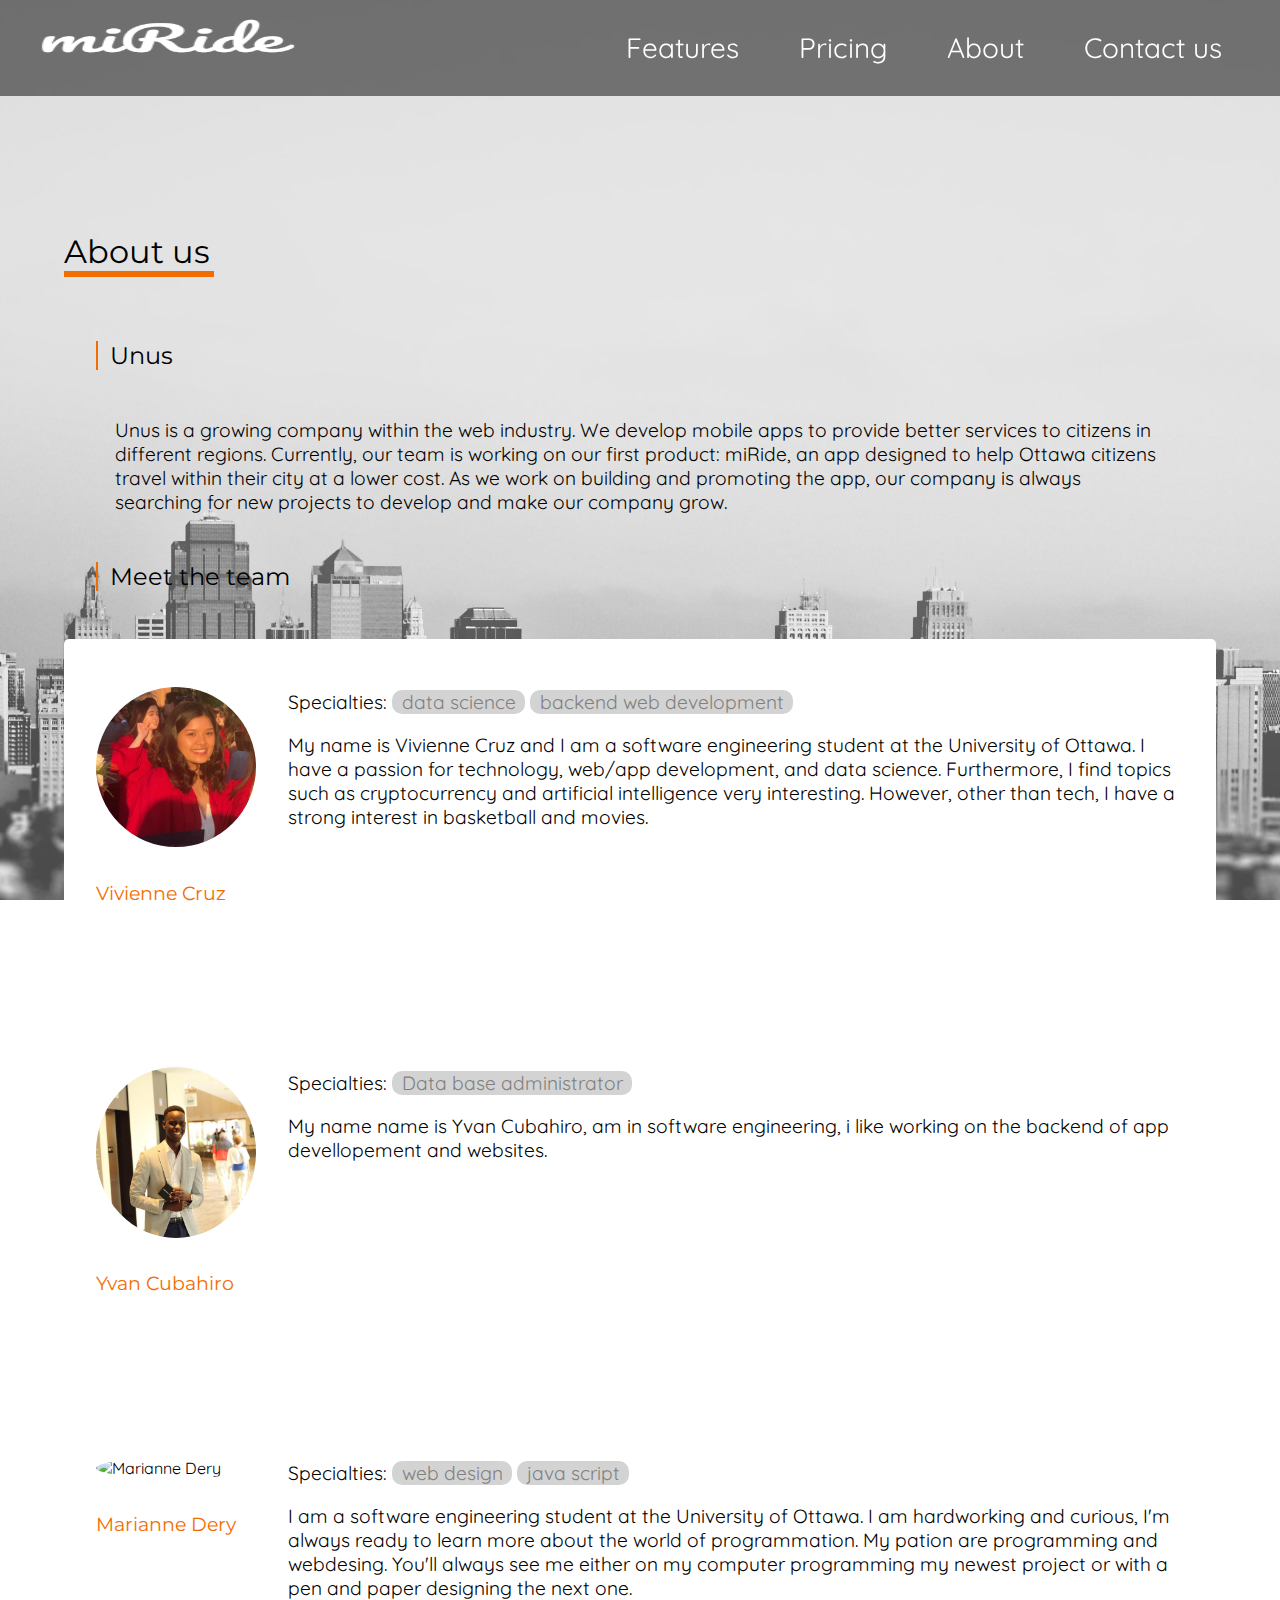
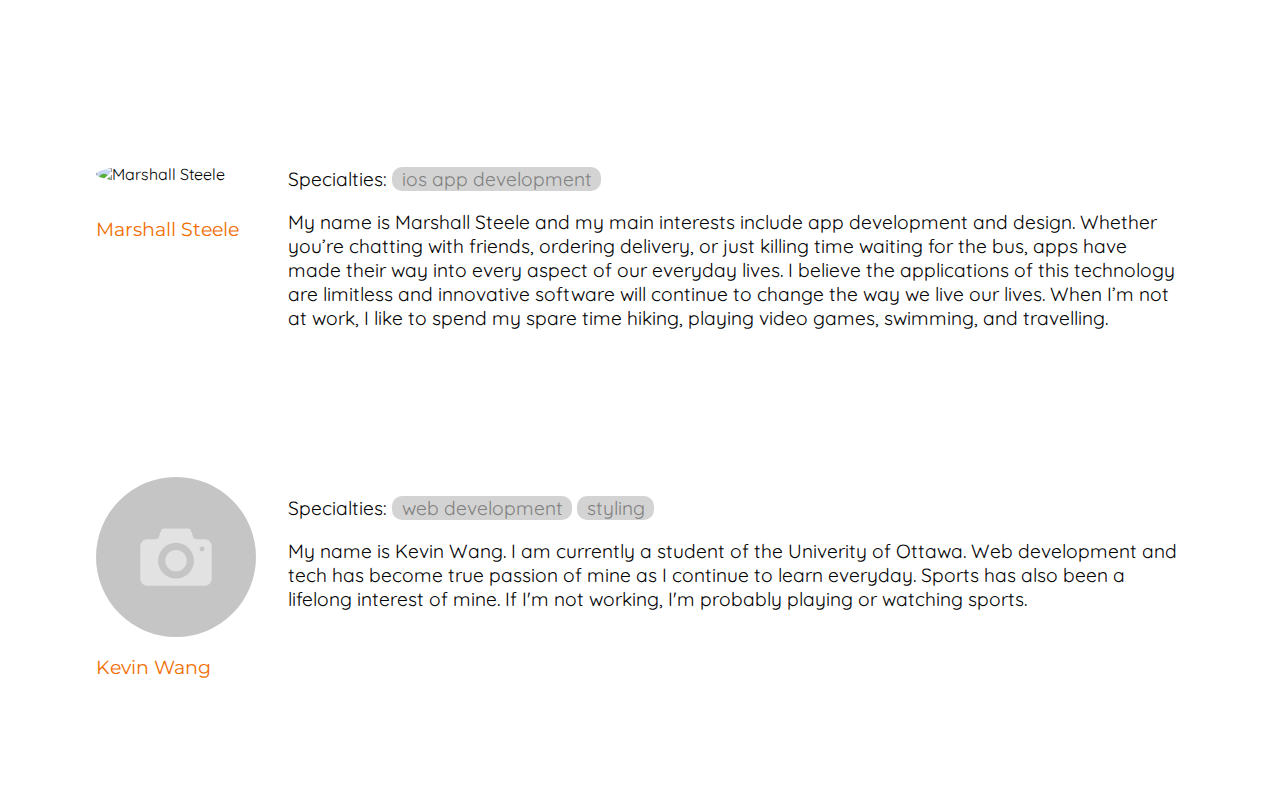
==== commit 6b0f9603: "fixing a bug with Vivienne's image" ====
--- a/aboutus.html
+++ b/aboutus.html
@@ -53,7 +53,7 @@
     
     <div class="person">
         <p class="image">
-            <img class="image" src="images/VivienneCruzPic.JPG" alt="Vivienne Cruz">
+            <img class="image" src="images/VivienneCruz.jpg" alt="Vivienne Cruz">
         </p>
         <h3 class="name">Vivienne Cruz</h3>
         <div class="specialties">
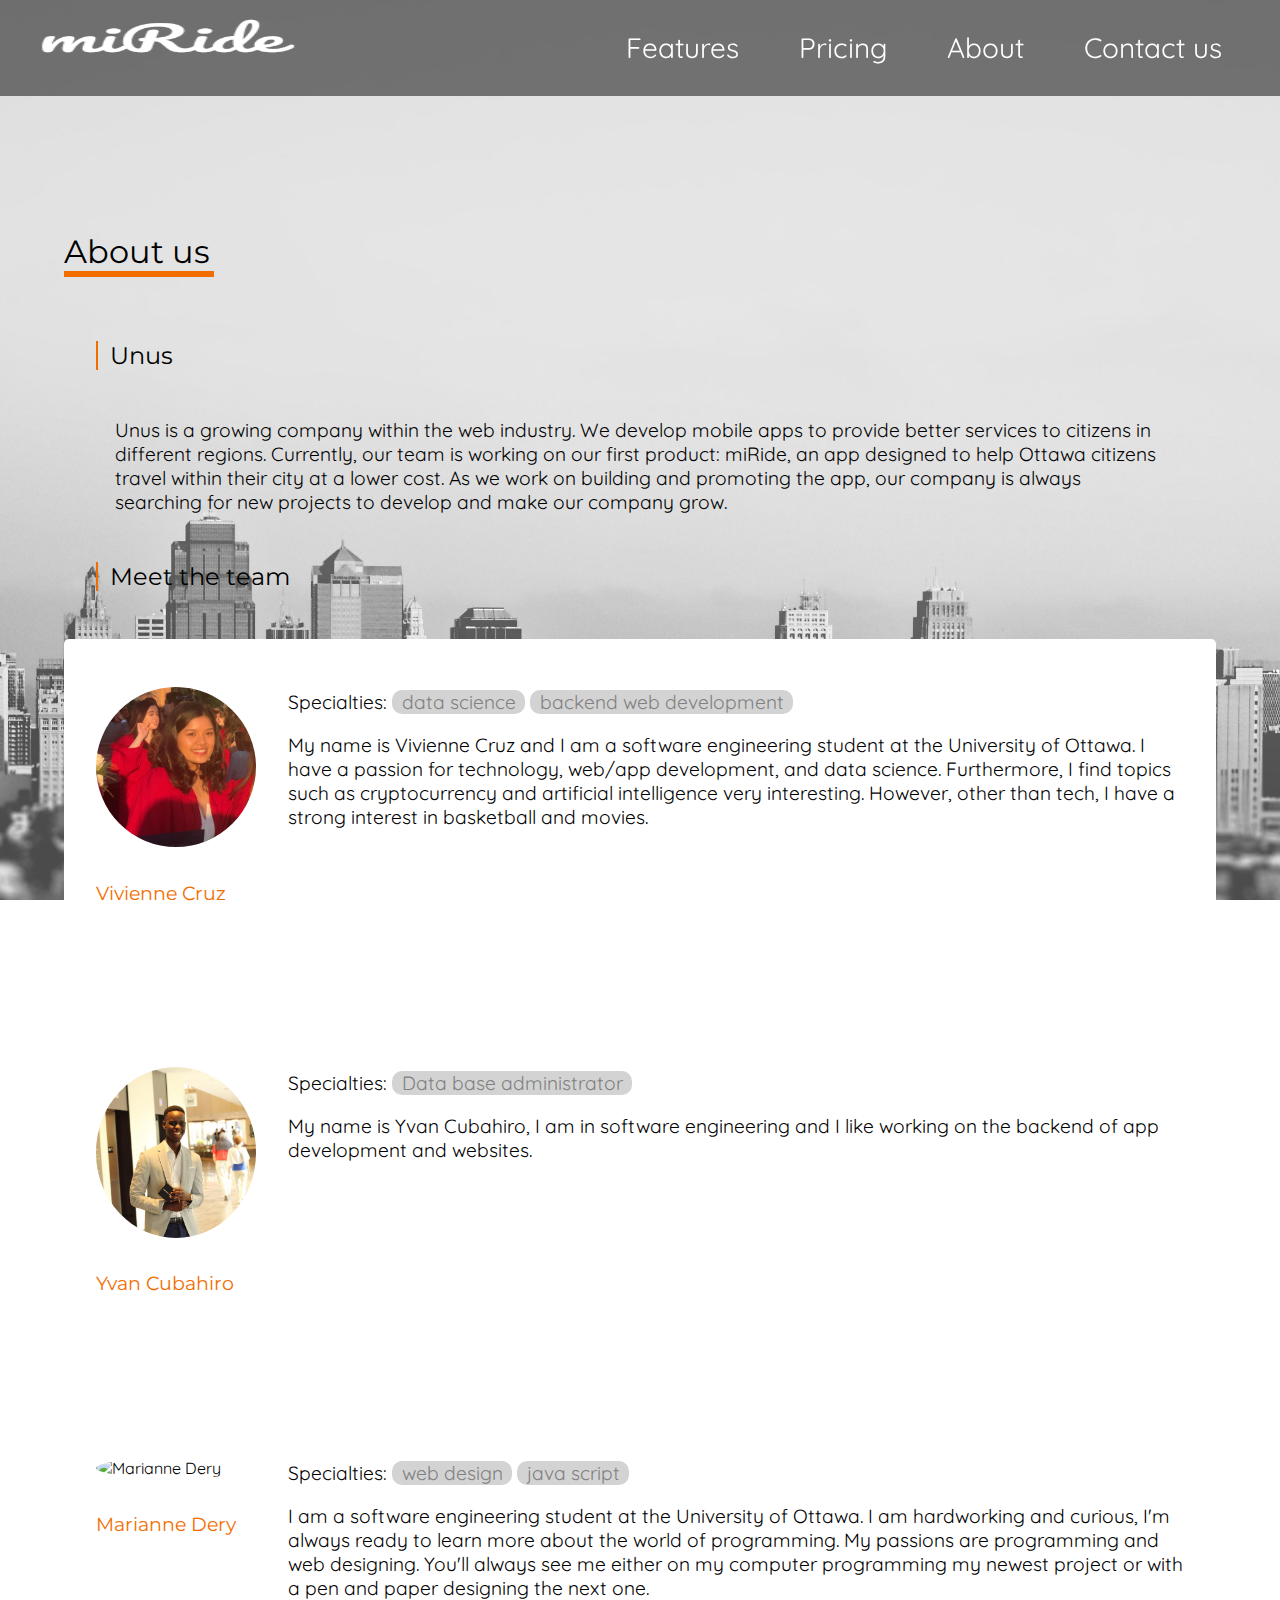
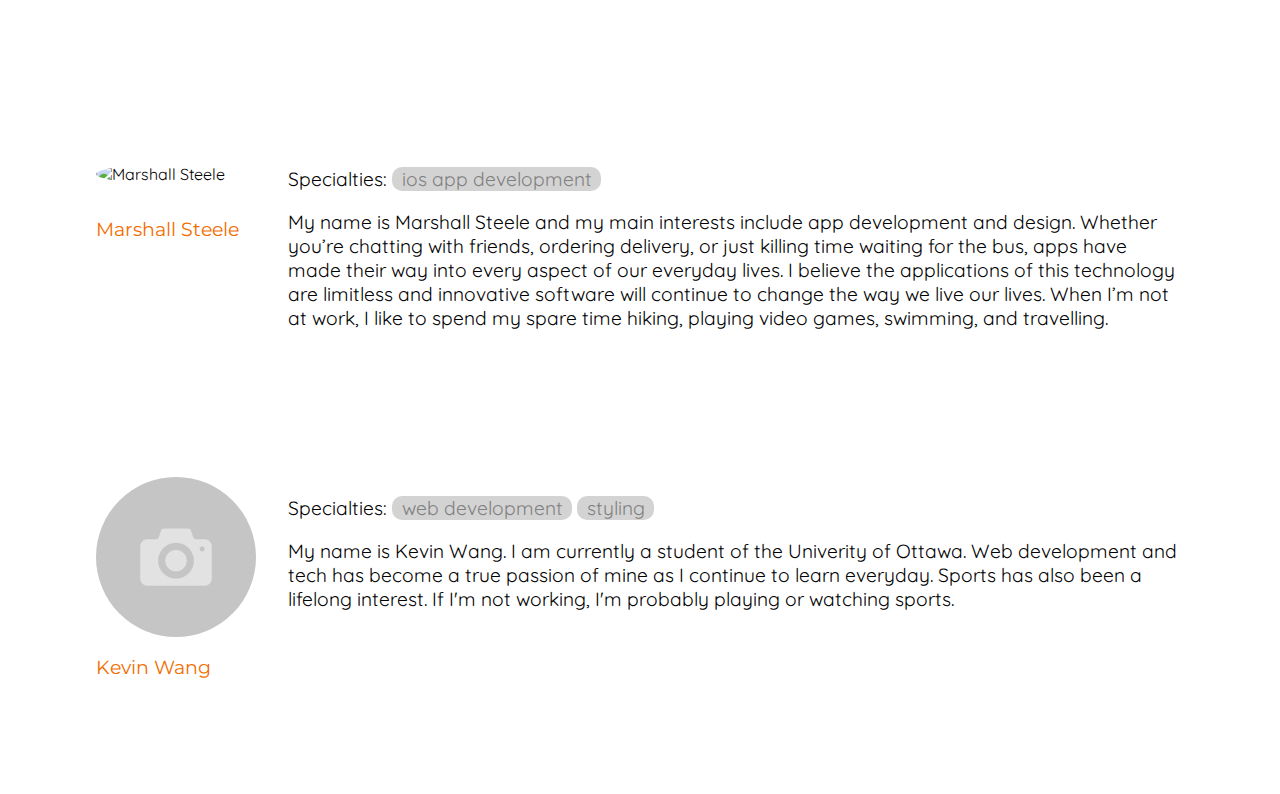
==== commit aeeab287: "Added goodle analytics and a privacy policy" ====
--- a/aboutus.html
+++ b/aboutus.html
@@ -3,6 +3,16 @@
 <html>
 
 <head>
+
+        <!-- Global site tag (gtag.js) - Google Analytics -->
+        <script async src="https://www.googletagmanager.com/gtag/js?id=UA-151038199-1"></script>
+        <script>
+            window.dataLayer = window.dataLayer || [];
+            function gtag(){dataLayer.push(arguments);}
+            gtag('js', new Date());
+
+            gtag('config', 'UA-151038199-1');
+        </script>
                 
     <title>miRide - about us</title>
     <meta charset="UTF-8">
@@ -76,8 +86,8 @@
             <p>Specialties: <span class="specialty">Data&nbspbase&nbspadministrator</span></p>
         </div>
         <div class="description">
-            <p>My name name is Yvan Cubahiro, am in software engineering, i like working on the backend 
-                of app devellopement and websites.</p>
+            <p>My name is Yvan Cubahiro, I am in software engineering and I like working on the backend 
+                of app development and websites.</p>
         </div>
     </div>
     
@@ -91,7 +101,7 @@
         </div>
         <div class="description">
             <p>I am a software engineering student at the University of Ottawa. I am hardworking and curious, I'm always 
-            ready to learn more about the world of programmation. My pation are programming and webdesing. You'll always 
+            ready to learn more about the world of programming. My passions are programming and web designing. You'll always 
             see me either on my computer programming my newest project or with a pen and paper designing the next one.</p>
         </div>
     </div>
@@ -122,8 +132,8 @@
             <p>Specialties: <span class="specialty">web&nbspdevelopment</span> <span class="specialty">styling</span></p>
         </div>
         <div class="description">
-            <p>My name is Kevin Wang. I am currently a student of the Univerity of Ottawa. Web development and tech has become true passion
-            of mine as I continue to learn everyday. Sports has also been a lifelong interest of mine. If I'm not working, I'm probably
+            <p>My name is Kevin Wang. I am currently a student of the Univerity of Ottawa. Web development and tech has become a true passion
+            of mine as I continue to learn everyday. Sports has also been a lifelong interest. If I'm not working, I'm probably
             playing or watching sports.</p>
         </div>
     </div>
--- a/style.css
+++ b/style.css
@@ -120,7 +120,7 @@
     display: none;
   }
 
-  a.icon {
+  a.dropDown {
     display: block;
     position: absolute;
     right: 0;
@@ -191,28 +191,29 @@
 }
 
 i.arrow {
+	cursor: pointer;
     border: solid rgba(0, 0, 0, 0.6);
     border-width: 0 0.35em 0.35em 0;
     display: inline-block;
     padding: 1em;
-  }
-  
-  i.arrow:hover{
-      border: solid rgba(0, 0, 0, 0.9);
-      border-width: 0 0.35em 0.35em 0;
-  }
-  
-  .down {
+}
+
+i.arrow:hover{
+    border: solid rgba(0, 0, 0, 0.9);
+    border-width: 0 0.35em 0.35em 0;
+}
+
+.down {
     transform: rotate(45deg);
     -webkit-transform: rotate(45deg);
-  }
-
-  #animation{
-      position: absolute;
-      width: 100%;
-	  height: 5em;
-	  bottom: 0;
-  }
+}
+
+#animation{
+    position: absolute;
+    width: 100%;
+	height: 5em;
+	bottom: 0;
+}
 
 @media screen and (max-width: 550px){
 	#presentation1{
@@ -250,22 +251,80 @@
 	}
 }
 
-/* FEATURES CSS /*
+/* FEATURES CSS */
+
+.features-background {
+    background-color: white;
+    padding-bottom: 3.25em;
+}
+
+/* The title container */
+.title-container {
+	text-align: center;
+	height: 1.5em;
+	padding-top: 0.5em;
+    padding-bottom: 0.5em;
+    height: 15em;
+}
+
+/* The titles */
+.title {
+    cursor: pointer;
+    font-family: 'Montserrat', sans-serif;
+    font-size: 2em;
+    margin: 0em 1.5em;
+	display: inline-block;
+	border-bottom: 0.2em solid transparent;
+    transition: border-bottom .5s;
+	color: black;
+}
+
+.title:hover{
+	border-bottom: 0.2em solid #f26d00;
+}
+
+.active {
+	border-bottom: 0.2em solid #f26d00;
+}
+
+#miRouteOutline {
+	content:url("images/miRouteOutline-01.png");
+}
+
+#miServiceOutline {
+	content:url("images/miServiceOutline-01.png");
+}
+
+#miCarpoolOutline {
+	content:url("images/miCarpoolOutline-01.png");
+}
+
+#miRouteFilled {
+	content:url("images/miRouteFilled-01.png");
+}
+
+#miServiceFilled {
+	content:url("images/miServiceFilled-01.png");
+}
+
+#miCarpoolFilled {
+	content:url("images/miCarpoolFilled-01.png");
+}
+
 /* Slideshow container */
 .slideshow-container {
 	position: relative;
-	background: lightgray;
-  height: 20em;
-  border-radius: 0 0 20px 20px;
-}
-
-  /* Slides */
-.Slides {
+    height: 20em;
+}
+
+/* Slides */
+.slides {
 	display: none;
 	text-align: center;
-}
-
-  /* Next & previous buttons */
+	padding: 0% 10%;
+}
+
+/* Next & previous buttons */
 .prev-slide, .next-slide {
 	cursor: pointer;
 	position: absolute;
@@ -273,91 +332,50 @@
 	width: auto;
 	margin-top: -1.9em;
 	padding: 1em;
-	color: gray;
+	color: black;
 	font-weight: bold;
 	font-size: 1.25em;
 	border-radius: 0 3px 3px 0;
 	user-select: none;
 }
 
-  /* Position the "next button" to the right */
 .next-slide {
 	position: absolute;
 	right: 0;
 	border-radius: 3px 0 0 3px;
 }
 
-  /* On hover, add a black background color with a little bit see-through */
 .prev-slide:hover, .next-slide:hover {
-  background-color: gray;
-  color: white;
-}
-
-  /* The title container */
-.title-container {
-	text-align: center;
-	background-color: gray;
-	height: 1.5em;
-	padding-top: 1.2em;
-  padding-bottom: 1.2em;
-  height: 6em;
-  border-radius: 20px 20px 0 0;
-}
-
-  /* The titles */
-.title {
-  cursor: pointer;
-  font-family: 'Montserrat', sans-serif;
-  font-size: 2em;
-  padding: 0.5em;
-  padding-bottom: 0em ;
-	margin: 0 0.05em;
-	display: inline-block;
-	border-bottom: 0.2em solid transparent;
-  transition: border-bottom .5s, color .5s, font-weight .5s;
-  color: lightgray;
-}
-
-.title:hover{
-	border-bottom: 0.2em solid #f26d00;
-	color: white;
-}
-
-.active {
-	border-bottom: 0.2em solid #f26d00;
-  color: white;
-  font-weight: bold;
+    background-color: gray;
+    color: white;
 }
 
 h2.feat-title {
-  color: #f26d00;
-  font-size: 2em;
+    color: #f26d00;
+    font-size: 2em;
 	font-weight: normal;
 	font-family: 'Montserrat', sans-serif;
-  border-left: none;
-  margin: 0.8em
+    border-left: none;
+    margin: 0.8em
 }
 
 ul.ride-type {
 	list-style-type: none;
-}
-
-.features-background {
-  background-color: white;
-  padding-bottom: 3.25em;
+	padding: 0;
 }
 
 ul {
-  font-size: 1.5em;
+	font-size: 1.5em;
+	font-style: italic;
 }
 
 .feat-desc {
-  padding: 0 4em;
-  font-size: 1.5em;
+    padding: 0 4em;
+    font-size: 1.5em;
 }
 .feat-desc-small {
-  padding: 0 3em;
-  font-size: 1em;
+    padding: 0 3em;
+    font-size: 1em;
 }
 
 @media screen and (max-width: 1025px){
@@ -388,13 +406,28 @@
 	}
 }
 
+@media screen and (max-width: 690px){
+	img.icon{
+		width: 3.75em;
+		height: auto;
+	}
+
+	.title-container{
+		height: 10em;
+	}
+
+	span.title{
+		margin: 0 0.75em;
+	}
+}
+
 @media screen and (max-width: 550px){
 	.title{
 		font-size: 1em;
 	}
 
 	.title-container{
-		height: 4.5em;
+		height: 6em;
 	}
 	
 	p.feat-desc{
@@ -646,13 +679,15 @@
 /*Pricing*/
 
 	table, #pricing th, #pricing td{
-	padding: 0.9em;
+	padding: 1em;
 	border-collapse: collapse;
 	}
 
 	table{
 		max-width: 90%;
-		margin-left: 15%;
+		position: relative;
+		top: 50%; left: 50%;
+		transform: translate(-50%, 0%);
 		box-shadow: 0 4px 8px 0 rgba(0, 0, 0, 0.2), 0 6px 20px 0 rgba(0, 0, 0, 0.19);
 	}
 
@@ -673,6 +708,15 @@
 	#pricing tr:nth-child(odd){
 		background-color: white;
 	}
+
+	#upgrade, .align{
+		width: 53em;
+		max-width: 90%;
+		position: relative;
+		top: 50%; left: 50%;
+		transform: translate(-50%, 0%);
+	}
+
 
 	#upgrade a{
 	  border: 1px solid #f26d00;
@@ -684,7 +728,6 @@
 	  text-align: center;
 	  text-decoration: none;
 	  display: inline-block;
-	  margin-left: 15em;
 	  margin-bottom: 1.5em;
 	  font-family: "Arial", sans-serif;
 	  background-color: white;
@@ -696,7 +739,6 @@
 	  box-shadow: 3px 3px 1px #989898;
 	}
 	#cancel{
-	  margin-left: 15em;
 	  margin-top: 2em;
 	}
 	.tableText{
@@ -892,4 +934,4 @@
 		color: black;
 	}
 
-}+}
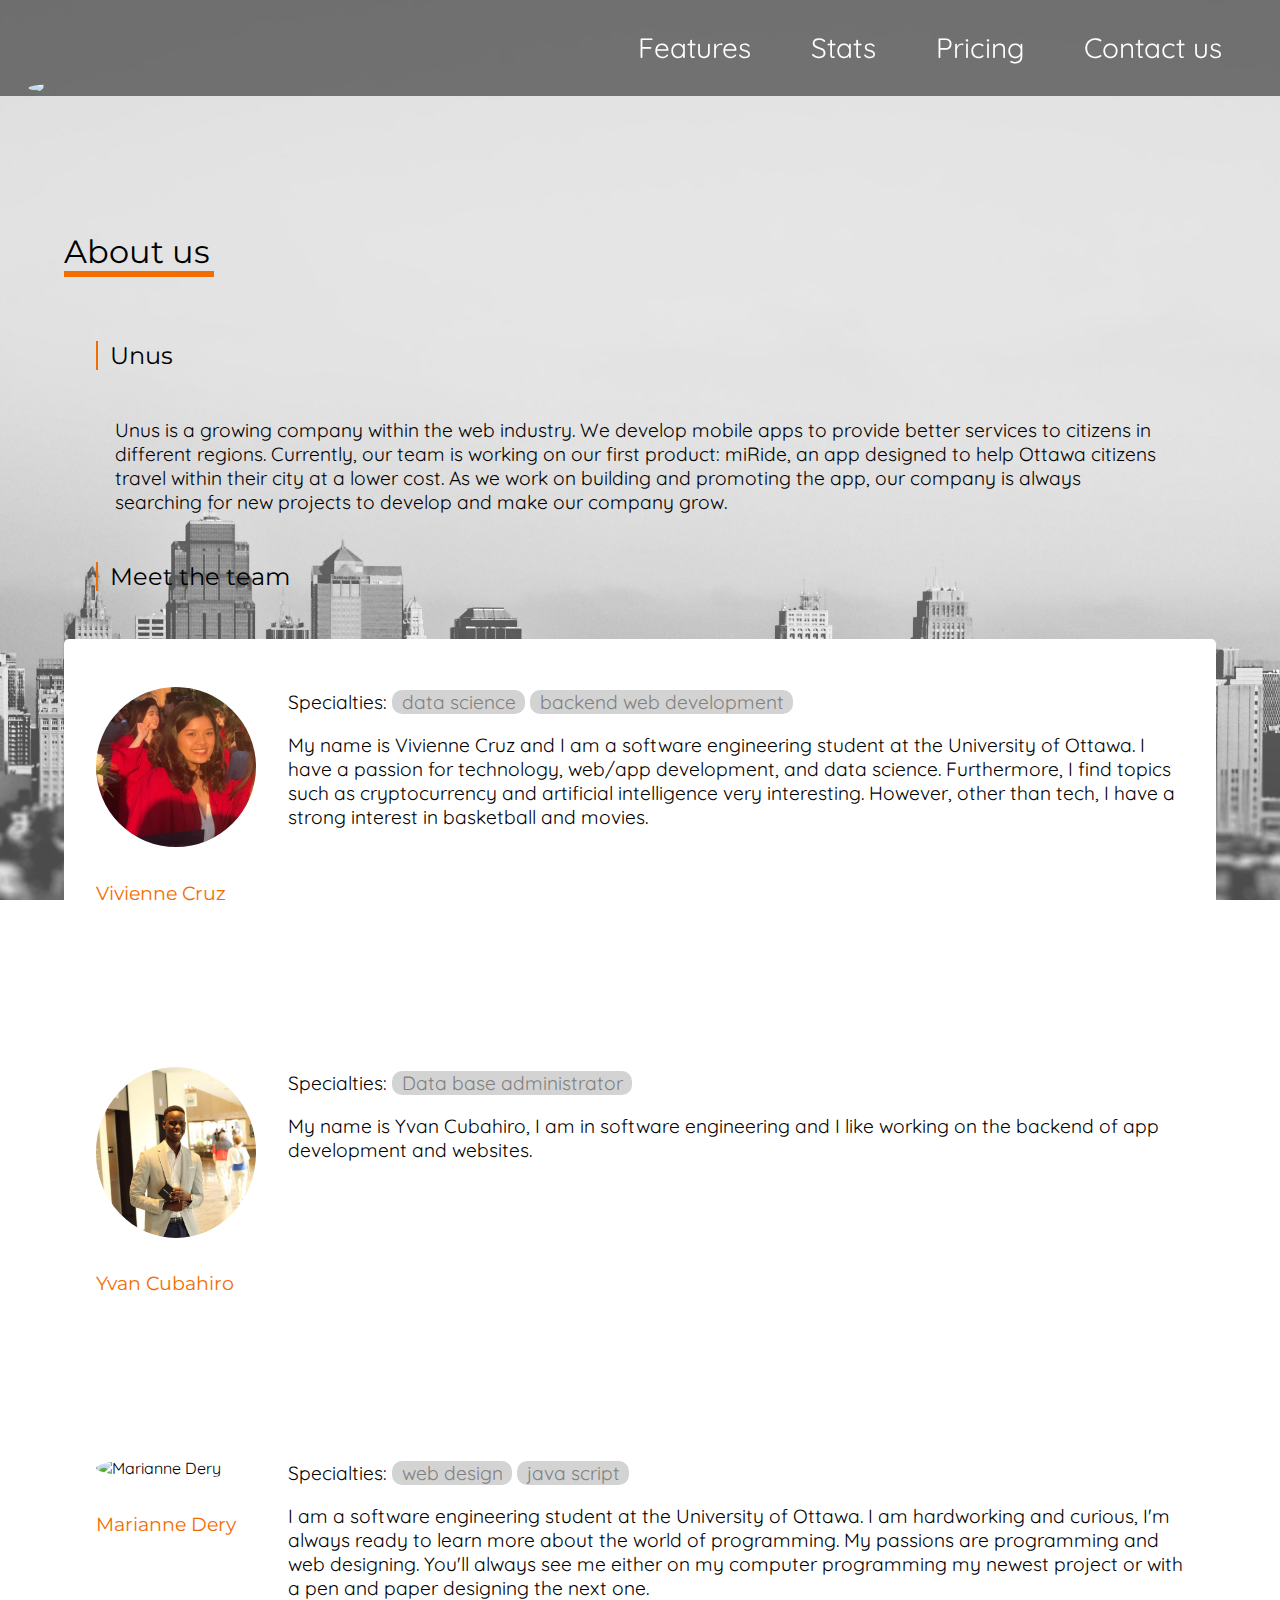
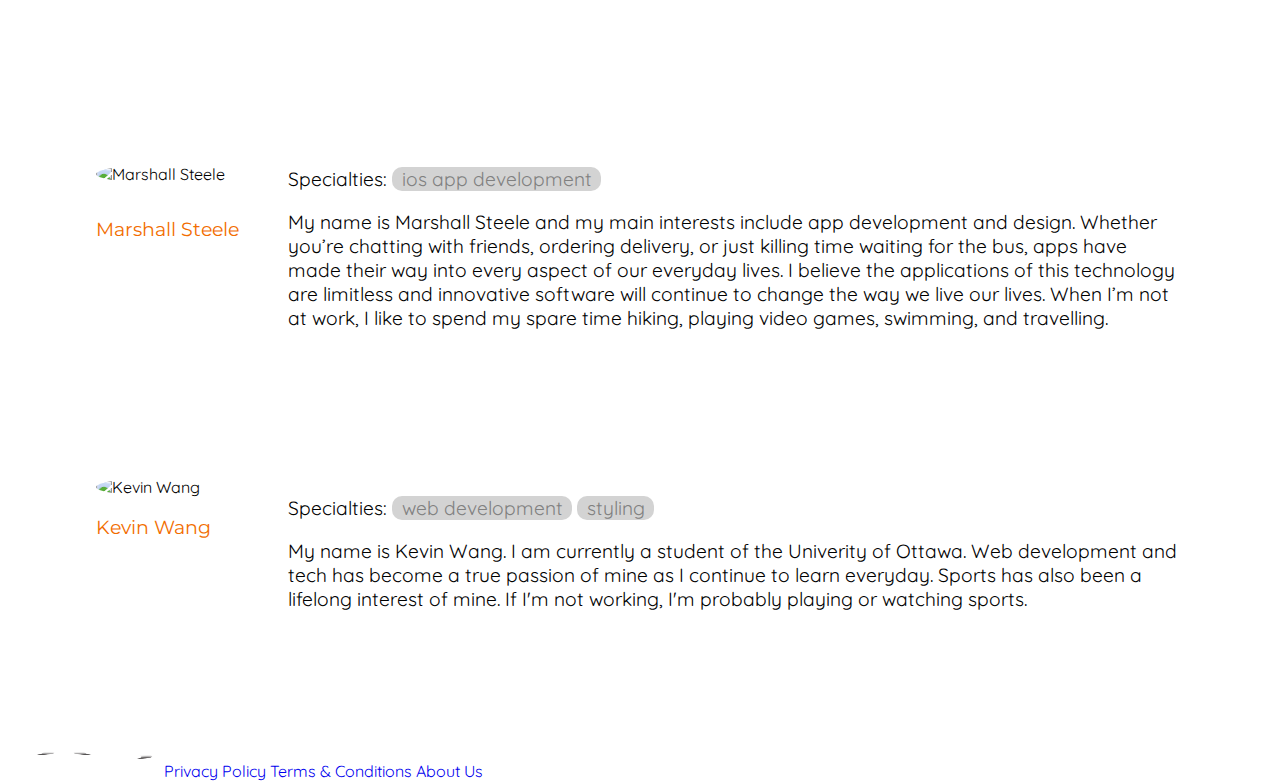
==== commit 1ebd8cc9: "Fixed bug with wrong logo on mobile dropdown" ====
--- a/aboutus.html
+++ b/aboutus.html
@@ -30,22 +30,22 @@
 <body>
 
     <div id="topnav">
-        <a class="logo" href="index.html"><img src="images/logo.png" id="logo" height="120px" width="120px"></a>
+        <a class="logo" href="index.html"><img src="images/miRide-01.png" id="logo" width="120em" height="auto"></a>
         <a href="index.html#features">Features</a>
+        <a href="index.html#stats">Stats</a>
         <a href="index.html#price">Pricing</a>
-        <a href="aboutus.html">About</a>
         <a href="index.html#contactUs">Contact us</a>
     </div>
 
     <div id="dropdown">
-        <a class="logo" href="index.html"><img src="images/logo.png" id="logo" height="120px" width="120px"></a>
+        <a class="logo" href="index.html"><img src="images/miRide-01.png" id="logo" height="120px" width="120px"></a>
         <ul id="myLinks">
-            <li><a onclick="hide()" href="#features">Features</a></li>
-            <li><a onclick="hide()" href="#price">Price</a></li>
-            <li><a onclick="hide()" href="#aboutUs">About</a></li>
-            <li><a onclick="hide()" href="#contactUs">Contact</a></li> 
+            <li><a onclick="hide()" href="index.html#features">Features</a></li>
+            <li><a onclick="hide()" href="index.html#stats">Stats</a></li>
+            <li><a onclick="hide()" href="index.html#price">Price</a></li>
+            <li><a onclick="hide()" href="index.html#contactUs">Contact</a></li> 
         </ul>
-        <a href="javascript:void(0);" class="icon" onclick="myFunction()">
+        <a href="javascript:void(0);" class="icon" onclick="dropdownMenu()">
             <i class="fa fa-bars"></i>
         </a> 
     </div>
@@ -125,7 +125,7 @@
     
     <div class="person">
         <div class="image">
-            <img class="image" src="images/kevin.jpg" alt="Kevin Wang">
+            <img class="image" src="images/kevin1.jpg" alt="Kevin Wang">
         </div>
         <h3 class="name">Kevin Wang</h3>
         <div class="specialties">
@@ -133,11 +133,20 @@
         </div>
         <div class="description">
             <p>My name is Kevin Wang. I am currently a student of the Univerity of Ottawa. Web development and tech has become a true passion
-            of mine as I continue to learn everyday. Sports has also been a lifelong interest. If I'm not working, I'm probably
+            of mine as I continue to learn everyday. Sports has also been a lifelong interest of mine. If I'm not working, I'm probably
             playing or watching sports.</p>
         </div>
     </div>
-
+        <!--Footer-->
+    <footer>
+        <a class="logo" href="aboutus.html"><img src="images/UNUSTransparent.png" id="unuslogo" height="50px" width="auto"></a>
+        <!--Privacy policy-->
+        <a href="https://www.iubenda.com/privacy-policy/34963803" class="footer-link" title="Privacy Policy " target="_blank">
+            Privacy Policy
+        </a>
+        <a href="terms-conditions.html" class="footer-link" title="Terms & Conditions" target="_blank">Terms & Conditions</a>
+        <a href=aboutus.html class="footer-link" title="About Us ">About Us</a>
+    </footer>
 </body>
 
 </html>